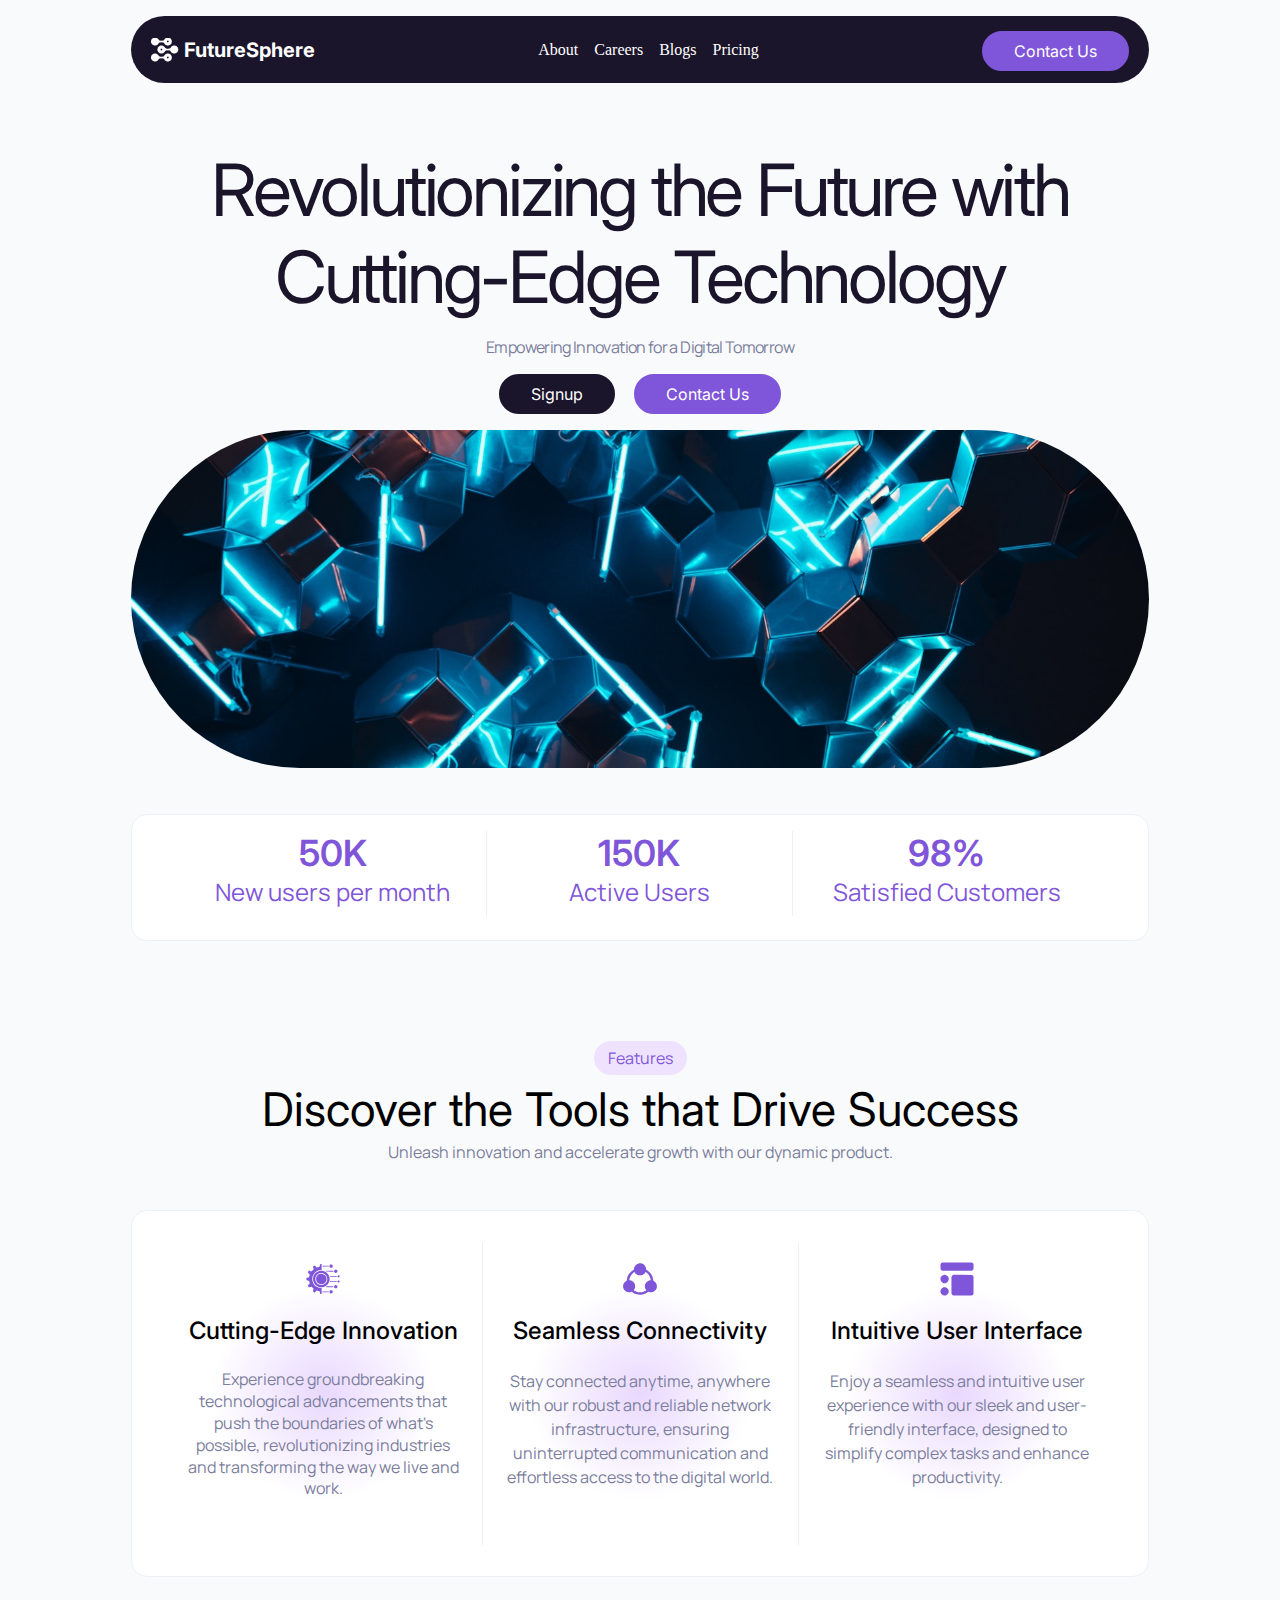
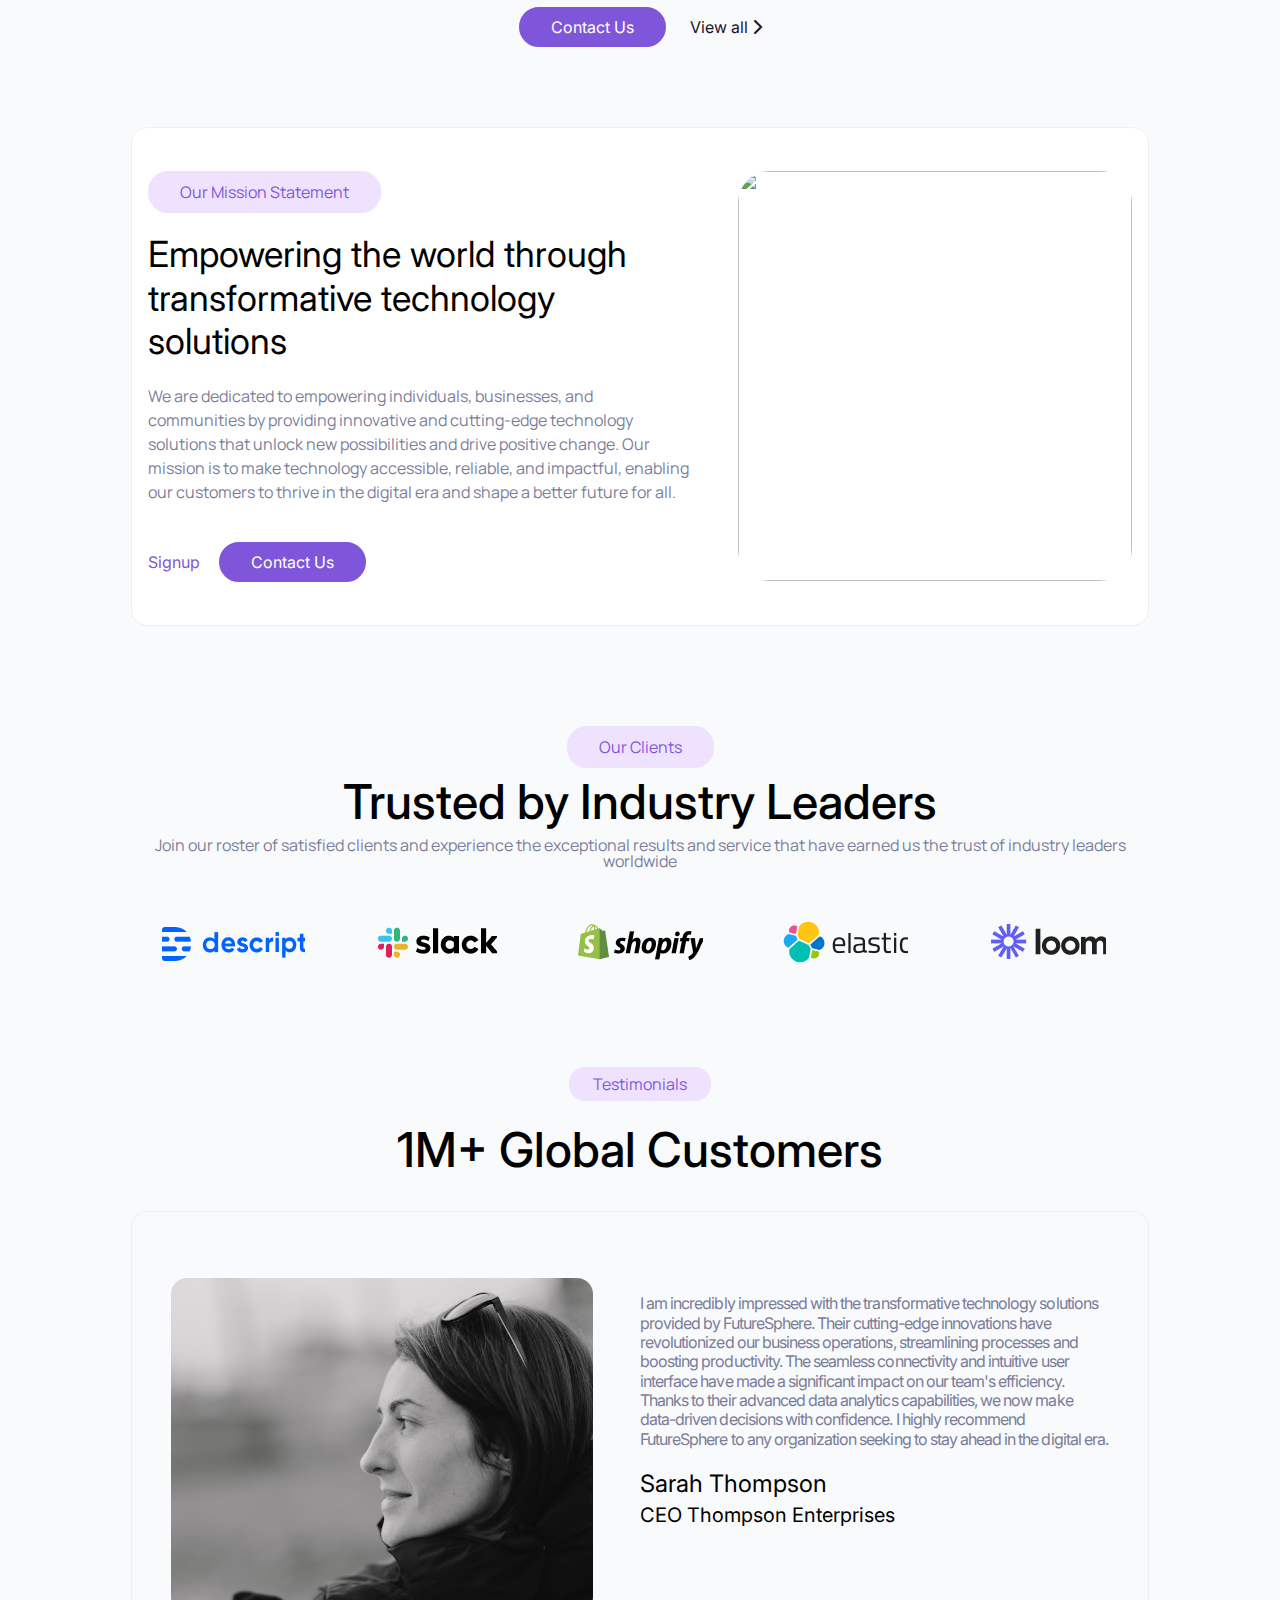
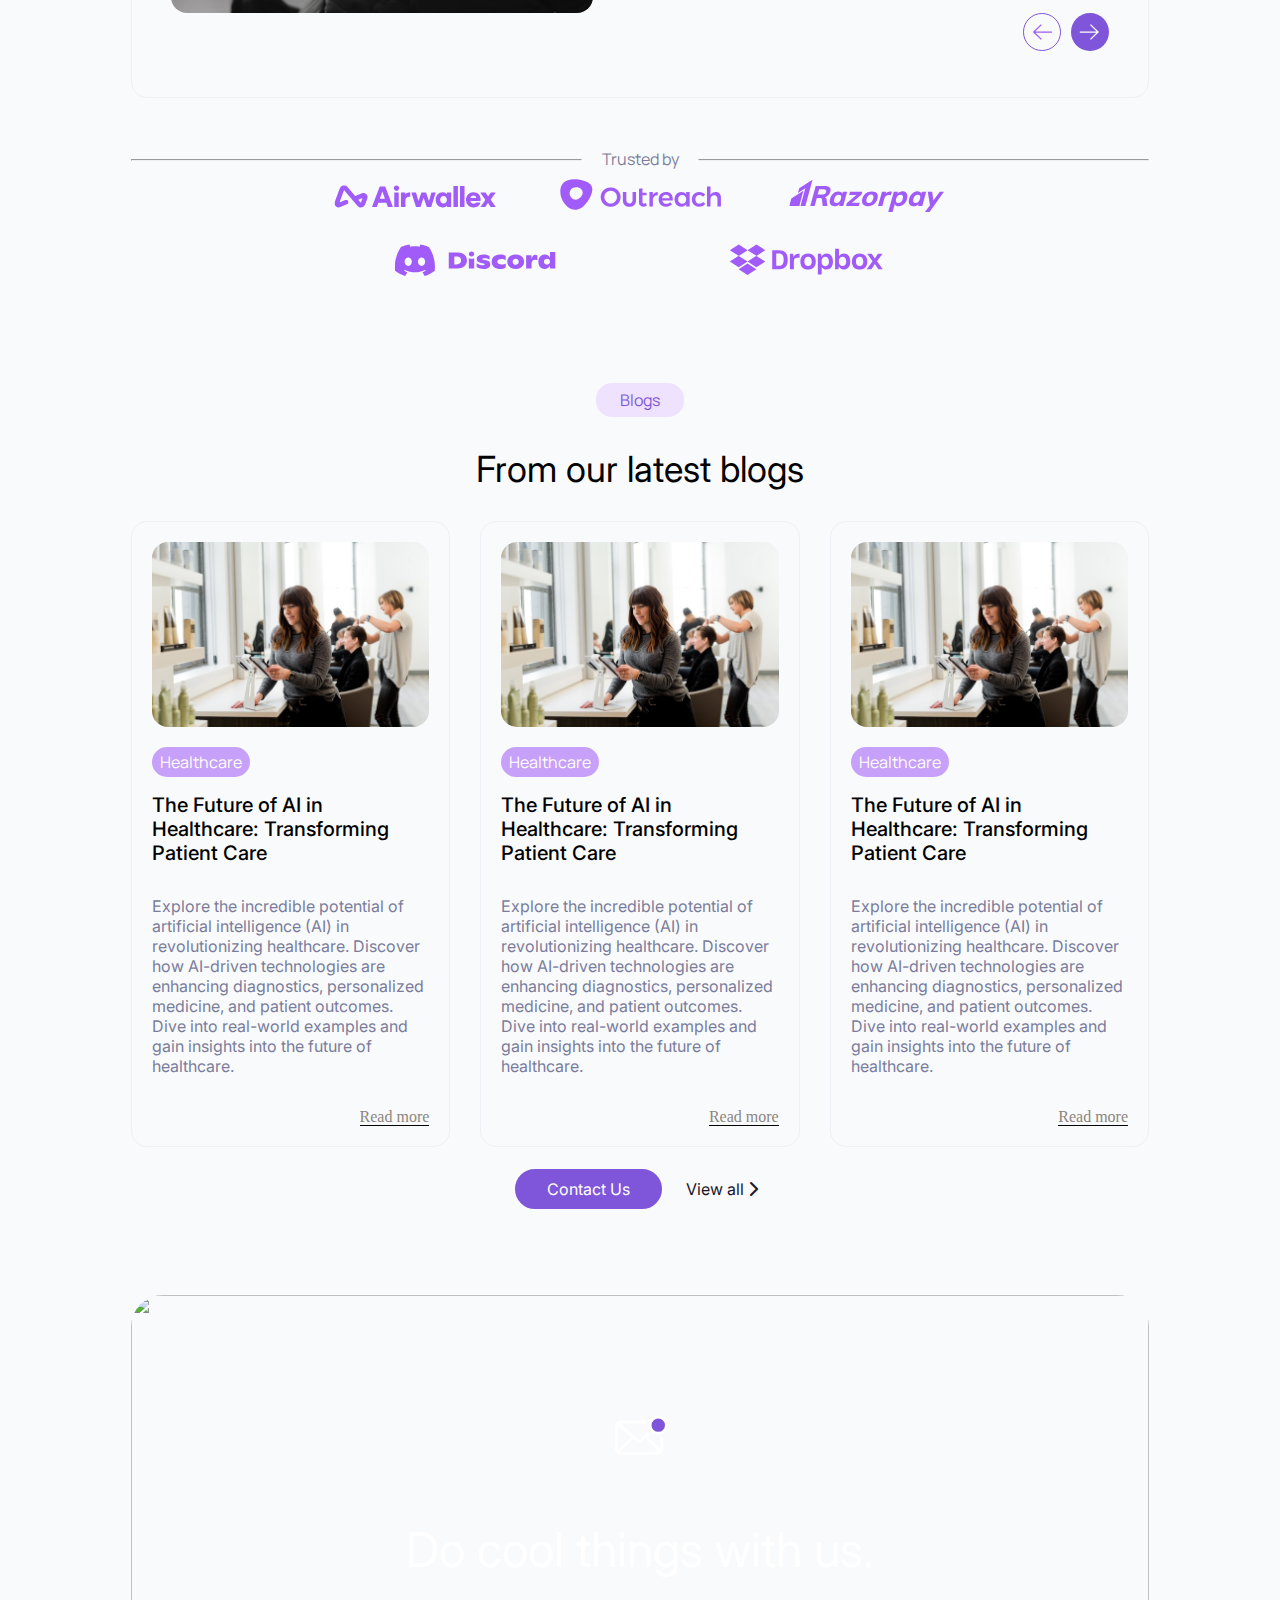
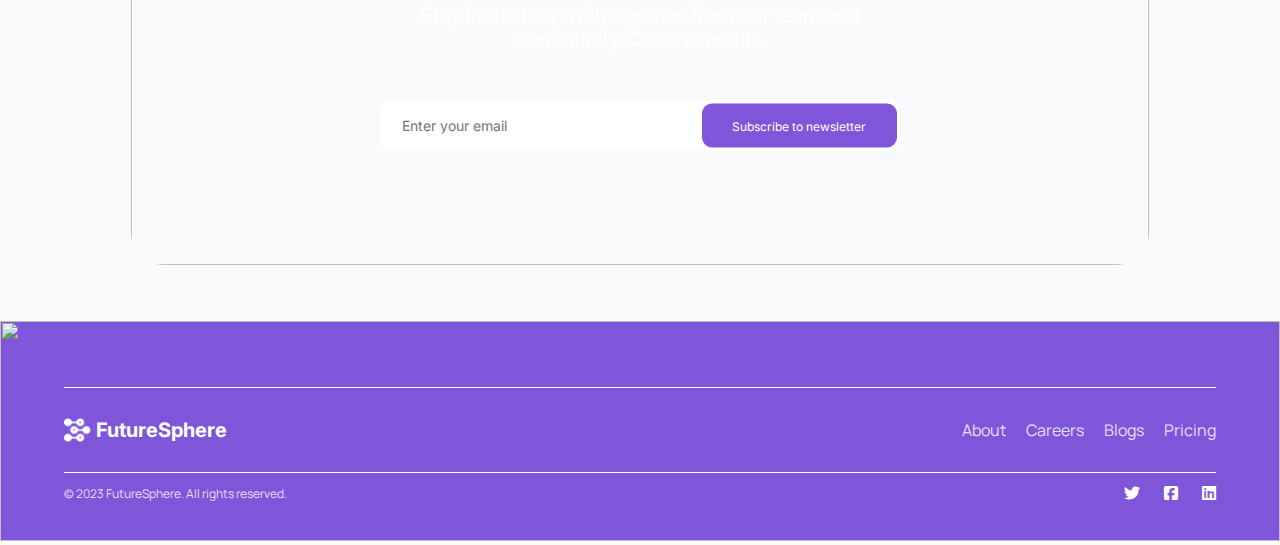
==== index.html @ 139d3bf7 "like final" ====
<!DOCTYPE html>
<html lang="en">
<head>
    <meta charset="UTF-8">
    <meta name="viewport" content="width=device-width, initial-scale=1.0">
    <link rel="stylesheet" href="https://cdnjs.cloudflare.com/ajax/libs/font-awesome/6.4.0/css/all.min.css">
    <link rel="preconnect" href="https://fonts.googleapis.com">
    <link rel="preconnect" href="https://fonts.gstatic.com" crossorigin>
    <title>Homepage</title>
    <link rel="stylesheet" href="Stylesheet/hompage.css">
    <link rel="preconnect" href="https://fonts.googleapis.com">
    <link rel="preconnect" href="https://fonts.gstatic.com" crossorigin>
    <link href="https://fonts.googleapis.com/css2?family=Inter:wght@100;200;300;400;500;600;700;800;900&family=Manrope:wght@200;300;400;500;600;700;800&family=Roboto&display=swap" rel="stylesheet"></head>
<body>
    <div class="main">
        <div class="head-container">
            <Header>
                <div class="main-head">
                    <div class="first-heading">
                        <img src="Images/Vector.png" alt="">
                        <div class="heading">
                            <h1>FutureSphere</h1>
                        </div>
                    </div>
                    <div class="menu-list">
                        <ul>
                            <li><a href="">About</a></li>
                            <li><a href="">Careers</a></li>
                            <li><a href="">Blogs</a></li>
                            <li><a href="">Pricing</a></li>
                        </ul>
                    </div>
                    <div class="menu">
                        <button>Contact Us</button>
                        <img src="Images/menu-02.png" alt="">
                    </div>
                </div>
            </Header>
            <div class="main-heading">
                    <h2>Revolutionizing the Future with Cutting-Edge Technology</h2>
                    <p>Empowering Innovation for a Digital Tomorrow</p>
                    <div class="action">
                        <button class="sign">Signup</button>
                        <button class="contact">Contact Us</button>
                    </div>
            </div>
            <div class="hero-image">
                <img src="Images/Hero-image.jpeg" alt="">
            </div>
            <div class="users">
                <div class="new">
                    <div class="num">
                        <p>50K</p>
                    </div>
                    <div class="detail">
                        <p>New users per month</p>
                    </div>
                </div>
                <div class="active">
                    <div class="num">
                        <p>150K</p>
                    </div>
                    <div class="detail">
                        <p>Active Users</p>
                    </div>
                </div>
                <div class="satisfied">
                    <div class="num">
                        <p>98%</p>
                    </div>
                    <div class="detail">
                        <p>Satisfied Customers</p>
                    </div>
                </div>
            </div>
        </div>
        <div class="feat-container">
            <div class="feature">
                <button class="feat">Features</button>
                <h1>Discover the Tools that Drive Success</h1>
                <p>Unleash innovation and accelerate growth with our dynamic product.</p>
            </div>
            <div class="content-wrapper">
                <div class="innovation">
                    <img src="Images/Icon.svg" alt="">
                    <h1>Cutting-Edge Innovation</h1>
                    <p>Experience groundbreaking technological advancements that push the boundaries of what's possible, revolutionizing industries and transforming the way we live and work.</p>
                </div>
                <div class="connectivity">
                    <img src="Images/Icon-1.svg" alt="">
                    <h1>Seamless Connectivity</h1>
                    <p>Stay connected anytime, anywhere with our robust and reliable network infrastructure, ensuring uninterrupted communication and effortless access to the digital world.</p>
                </div>
                <div class="interface">
                    <img src="Images/Icon-2.svg" alt="">
                    <h1>Intuitive User Interface</h1>
                    <p>Enjoy a seamless and intuitive user experience with our sleek and user-friendly interface, designed to simplify complex tasks and enhance productivity.</p>
                </div>
            </div>
        </div>
            <div class="view">
                <button>Contact Us</button>
                <a href="#">View all <i class="fa-solid fa-chevron-right"></i></a>
            </div>
        <div class="mission-container">
            <div class="mission">
                <button class="statement">Our Mission Statement</button>
                <div class="image">
                    <img src="Images/groupphoto.png" alt="">
                </div>
                <h1>Empowering the world through transformative technology solutions</h1>
                <p>We are dedicated to empowering individuals, businesses, and communities by providing innovative and cutting-edge technology solutions that unlock new possibilities and drive positive change. Our mission is to make technology accessible, reliable, and impactful, enabling our customers to thrive in the digital era and shape a better future for all.</p>
                <div class="mission-action">
                    <a href="">Signup</a>
                    <button>Contact Us</button>
                </div>
            </div>
        </div>
        <div class="client-container">
            <div class="client">
                <button>Our Clients</button>
                <h1>Trusted by Industry Leaders</h1>
                <p>Join our roster of satisfied clients and experience the exceptional results and service that have earned us the trust of industry leaders worldwide</p>
            </div>
            <div class="logo-wrapper">
                <img src="Images/Descript.png" alt="" class="desc">
                <img src="Images/Slack.png" alt="" class="slack">
                <img src="Images/Shopify.png" alt="" class="shopify">
                <img src="Images/elastic.png" alt="" class="elastic">
                <img src="Images/loom.png" alt="" class="loom">
            </div>
        </div>
        <div class="testimonial-container">
            <div class="testimonial-section">
                <button>Testimonials</button>
                <h1>1M+ Global Customers</h1>
                <div class="testimonial-content">
                    <div class="testimonial-image">
                        <img src="Images/Testimonial.jpeg" alt="">
                    </div>
                    <p>I am incredibly impressed with the transformative technology solutions provided by FutureSphere. Their cutting-edge innovations have revolutionized our business operations, streamlining processes and boosting productivity. The seamless connectivity and intuitive user interface have made a significant impact on our team's efficiency. Thanks to their advanced data analytics capabilities, we now make data-driven decisions with confidence. I highly recommend FutureSphere to any organization seeking to stay ahead in the digital era.</p>
                    <h2>Sarah Thompson</h2>
                    <h3>CEO Thompson Enterprises</h3>
                    <nav>
                        <div class="left-arrow">
                            <img src="Images/arrow-left.svg" alt="">
                        </div>
                        <div class="right-arrow">
                            <img src="Images/arrow-right.svg" alt="">
                        </div>
                    </nav>
                </div>
                <div class="trusted">
                    <p>Trusted by</p>
                    <hr>
                </div>
                <div class="company-logo">
                    <img src="Images/Air.svg" alt="" class="air">
                    <img src="Images/out.svg" alt="" class="out">
                    <img src="Images/razo.svg" alt="" class="razo">
                    <div class="sublogo">
                        <img src="Images/discord.svg" alt="" class="discord">
                        <img src="Images/drop.svg" alt="" class="drop">
                    </div>
                </div>
            </div>
        </div>
        <div class="blogs-container">
            <div class="blogs-wrapper">
                <button>Blogs</button>
                <h1>From our latest blogs</h1>
                <div class="blogs">
                    <div class="blogs-1">
                        <img src="Images/Blogs.jpeg" alt="">
                        <a href="#" class="blog-action">Healthcare</a>
                        <h2>The Future of AI in Healthcare: Transforming Patient Care</h2>
                        <p>Explore the incredible potential of artificial intelligence (AI) in revolutionizing healthcare. Discover how AI-driven technologies are enhancing diagnostics, personalized medicine, and patient outcomes. Dive into real-world examples and gain insights into the future of healthcare.</p>   
                        <div class="read-more">
                            <a href="#" class="read">Read more</a>
                        </div>
                    </div>
                    <div class="blogs-1">
                        <img src="Images/Blogs.jpeg" alt="">
                        <a href="#" class="blog-action">Healthcare</a>
                        <h2>The Future of AI in Healthcare: Transforming Patient Care</h2>
                        <p> Explore the incredible potential of artificial intelligence (AI) in revolutionizing healthcare. Discover how AI-driven technologies are enhancing diagnostics, personalized medicine, and patient outcomes. Dive into real-world examples and gain insights into the future of healthcare.</p>   
                        <div class="read-more">
                            <a href="#" class="read">Read more</a>
                        </div>
                    </div>
                    <div class="blogs-extra">
                    <div class="blogs-1">
                        <img src="Images/Blogs.jpeg" alt="">
                        <a href="#" class="blog-action">Healthcare</a>
                        <h2>The Future of AI in Healthcare: Transforming Patient Care</h2>
                        <p> Explore the incredible potential of artificial intelligence (AI) in revolutionizing healthcare. Discover how AI-driven technologies are enhancing diagnostics, personalized medicine, and patient outcomes. Dive into real-world examples and gain insights into the future of healthcare.</p>   
                        <div class="read-more">
                            <a href="#" class="read">Read more</a>
                        </div>
                    </div>
                </div>
                </div>
            </div>
        </div>
        <div class="action-view">
            <button>Contact Us</button>
            <a href="#"><p>View all <i class="fa-solid fa-chevron-right"></i></p></a>
        </div>
        <div class="subscribe-container">
            <div class="subscribe">
                <img src="Images/Subscribe.svg" alt="">
                <div class="sub-container">
                    <div class="sub">
                        <img src="Images/Envelop.svg" alt="">
                        <h3>Do cool things with us.</h3>
                        <p>Stay in the loop with updates from our team and community. Once a month.</p>
                        <div class="input">
                            <input type="email" name="name" value="" placeholder="Enter your email"/>
                            <button>Subscribe to newsletter</button>
                        </div>
                    </div>
                </div>
            </div>
        </div>  
    </div>
    <div class="footer-container">
        <footer>
            <img src="Images/Footer-design.svg" alt="">
            <div class="footer">
                <div class="footer-content">
                    <div class="footer-heading">  
                        <img src="Images/Vector.png" alt="">
                        <h1>FutureSphere</h1>
                    </div>
                    <div class="footer-list">
                        <ul>
                            <li><a href="">About</a></li>
                            <li><a href="">Careers</a></li>
                            <li><a href="">Blogs</a></li>
                            <li><a href="">Pricing</a></li>
                        </ul>
                    </div>
                </div>
                <div class="icon">
                    <p>© 2023 FutureSphere. All rights reserved.</p>
                    <div class="icons">
                        <i class="fa-brands fa-twitter" style="color: #ffffff;"></i>
                        <i class="fa-brands fa-square-facebook" style="color: #ffffff;"></i>
                        <i class="fa-brands fa-linkedin" style="color: #ffffff;"></i>
                    </div>
                </div>
            </div>
        </footer>
    </div>  
</body>
</html>
---- Stylesheet/hompage.css ----
:root{
    --dark-color: #1B152B;
    --white-color:  #FFFFFF;
    --gray-color: #7A7D9C;
    --purple-color: #7f56d9;
    --light-color: #EEE2FE;
    --border-color:#EFF0F6;
    --dark-gray: #8B857F;
    --light-purple:#C7A0F9;
}
*{
    box-sizing: border-box;
}
body{
    background-color: #F9FAFB;
    padding: 0px;
    margin: 0px;
}
h1, h2, h3, button{
    font-family: 'Inter', sans-serif;
}
p{
    font-family: 'Manrope', sans-serif;
}
.main{
    padding: 1rem 0rem;
    max-width: 1018px;
    width: 80%;
    margin-inline: auto;
}
.head-container, .feat-container, .mission-container, .client-container, .testimonial-container, .blogs-container, .subscribe-container{
    max-width: 1018px;
}
.footer-container{
    width: 100%;
    max-width: 1400px;
    margin-inline: auto;
    min-height: 220px;
}
.main-head{
    display:flex;
    justify-content: space-between;
    width: 100%;
    height: fit-content;
    background-color: var(--dark-color);
    padding: 5px 11px;
    border-radius: 47px;
}
.first-heading{
    display: flex;
    gap: 5px;
}
.first-heading>img{
    margin-top: auto;
    margin-bottom: auto;
    height: 14px;
    object-fit: cover;
}
.menu-list{
    align-self: center;
    display: none;
}
.menu-list ul{
    padding: 0rem;
    margin: 0rem;
}
.menu-list a{
    text-decoration: none;
    color: var(--white-color);
}
.menu-list li{
    font-size: 1rem;
    list-style-type: none;
    display: inline;
}
.heading{
    flex-grow: 1;
    color: var(--white-color);
    font-weight: 700;
    height: fit-content;
    margin-top: auto;
    margin-bottom: auto;
}
.heading>h1{
    margin: 0rem;
    font-size: 0.669rem;
}
.menu{
    width: fit-content;
    height: fit-content;   
}
.menu>img{
    margin-top: auto;
    margin-bottom: auto;
}
.menu>button{
    text-align: center;
    border-radius: 1.25rem;
    padding: 0.5rem 1.875rem;
    margin: 0rem;
    font-size: 1rem;
    font-weight: 400;
    color: var(--white-color);
    background-color: var(--purple-color);
    border: 2px solid var(--purple-color);
    display: none;
}
.main-heading>h2{
    font-size: 2rem;
    font-weight: 500;
    line-height: 1.81rem;
    text-align: center;
    color: var(--dark-color);
    margin-top: 1rem;
    margin-bottom: 0rem;
}
.main-heading>p{
    font-size: 0.75rem;
    font-weight: 400;
    color: var(--gray-color);
    text-align: center;
}
.action{
    text-align: center;
    margin-top: 0.5rem;
}
.sign{
    border-radius: 1.25rem;
    border: 2px solid var(--dark-color);
    padding: 0.3125rem 0.6875rem;
    font-size: 0.75rem;
    width: fit-content;
    color: var(--white-color);
    background-color: var(--dark-color);

}
.contact{
    border-radius: 1.25rem;
    border: 2px solid var(--purple-color);
    padding: 0.3125rem 0.6875rem;
    font-size: 0.75rem;
    width: fit-content;
    color: var(--white-color);
    background-color: var(--purple-color);
    margin-left: 0.9375rem;
}
.hero-image{
    margin-top: 1rem;
    margin-bottom: 2.875rem;
    width: 100%;
    height: 15.312rem;
}
.hero-image>img{
    border-radius: 1rem;
    object-fit: cover;
    width: 100%;
    height: 100%;
}
.users{
    background-color: var(--white-color);
    text-align: center;
    border: 1px solid var(--border-color);
    border-radius: 1rem;
    padding: 1rem 3rem;
}
.num{
    font-family: 'Inter', sans-serif;
    font-size: 1.25rem;
    font-weight: 400;
    color: var(--purple-color);
}
.detail{
    font-size: 1rem;
    font-weight: 400;
    color: var(--purple-color);
}
.num>p{
    margin: 0px;
    font-family: 'Inter', sans-serif;
}
.detail>p{
    margin: 0px;
}
.new, .active, .satisfied{
    padding-bottom: 0.5rem;
    margin-bottom: 0.5rem;
    border-bottom: 1px solid var(--border-color);
}
.feature{
    text-align: center;
    margin-top: 3.6875rem;
    padding: 0rem 0.5rem;
}
.feat{
    border-radius: 1.25rem;
    background-color: var(--light-color);
    border: 2px solid var(--light-color);
    color: var(--purple-color);
    font-size: 0.75rem;
    font-family: 'Manrope', sans-serif;
}
.feature>h1{
    font-size: 1.5rem;
    font-weight: 500;
    margin-top: 0.5rem;
    line-height: 1.81rem;
}
.feature>p{
    font-size: 0.75rem;
    color: var(--gray-color);
    font-weight: 400;
    margin-top: 1.25rem;
    line-height: 1.02rem;
}
.content-wrapper{
    text-align: center;
    margin-top: 1.5rem;
    margin-bottom: 3.687rem;
    padding: 0.5rem;
    border: 1px solid var(--border-color);
    background-color: var(--white-color);
    border-radius: 1rem;
}
.innovation{
    background-image: radial-gradient(#E9D8FF, #FFFFFF00, #E9D8FF00);
    padding: 1.25rem;
    padding-bottom: 0rem;
    border-bottom: 1px solid var(--border-color);
    
}
.content-wrapper h1{
    font-size: 1.5rem;
    margin-top: 1rem;
    font-weight: 500;
    margin-bottom: 1.5rem;
}
.innovation>p{
    font-size: 1rem;
    line-height: 1.366rem;
    color: var(--gray-color);
    padding-bottom: 5.125rem;
    margin-bottom: 0rem;
}
.connectivity{
    background-image: radial-gradient(#E9D8FF, #FFFFFF00, #E9D8FF00);
    margin-top: 1.75rem;
    padding: 1.25rem;
    padding-bottom: 0rem;
    border-bottom: 1px solid var(--border-color);
}
.connectivity>p{
    font-size: 1rem;
    font-weight: 400;
    line-height: 1.5rem;
    color: var(--gray-color);
    padding-bottom: 2.25rem;
}
.interface{
    background-image: radial-gradient(#E9D8FF, #FFFFFF00, #E9D8FF00);
    margin-top: 1.75rem;
    padding: 1.25rem;
    padding-bottom: 0rem;
}
.interface>p{
    font-size: 1rem;
    font-weight: 400;
    line-height: 1.5rem;
    color: var(--gray-color);
    padding-bottom: 2rem;
}
.view{
    display: none;
}
.view button{
    border-radius: 1.25rem;
    border: 2px solid var(--purple-color);
    padding: 0.5rem 1.875rem;
    margin-right: 1.5rem;
    font-size: 1rem;
    width: fit-content;
    color: var(--white-color);
    background-color: var(--purple-color);
    display: none;
}
.view a{
    color: #1B152B;
    display: none;
    text-decoration: none;
    width: fit-content;
    font-family: 'Inter', sans-serif;
}
.mission{
    padding: 1rem;
    border: 1px solid var(--border-color);
    background-color: var(--white-color);
    border-radius: 1rem;
    margin-bottom: 3.687rem;
}
.statement{
    border-radius: 1.25rem;
    border: 2px solid var(--light-color);
    background-color: var(--light-color);
    color: var(--purple-color);
    padding: 0.25rem 1rem;
    font-size: 0.75rem;
    font-family: 'Manrope', sans-serif;
}
.image{
    width: 100%;
    height: 28rem;
    border-radius: 2rem;
    margin-top: 0.5rem;
}
.image>img{
    width: 100%;
    height: 100%;
    border-radius: 2rem;
    object-fit: cover;
    object-position: left;
}
.mission>h1{
    font-size: 1.25rem;
    font-weight: 400;
    line-height: 1.5rem;
    margin-top: 0.5rem;
}
.mission>p{
    font-size: 0.75rem;
    font-weight: 400;
    line-height: 1.02rem;
    color: var(--gray-color);
    margin-bottom: 2.375rem;
}
.mission-action>a{
    font-family: 'Inter', sans-serif;
    text-decoration: none;
    font-size: 0.75rem;
    color: var(--purple-color);
    padding-right: 0.9375rem;
}
.mission-action>button{
    padding: 0.312rem o.6875rem;
    border-radius: 1.25rem;
    font-size: 0.75rem;
    color: var(--white-color);
    background-color: var(--purple-color);
    border: 2px solid var(--purple-color);
}
.client{
    text-align: center;
    margin-bottom: 1.5rem;
}
.client>button{
    padding: 0.25rem 1rem;
    border-radius: 1.25rem;
    font-size: 0.75rem;
    font-family: 'Manrope', sans-serif;
    color: var(--purple-color);
    background-color: var(--light-color);
    border: 2px solid var(--light-color);
}
.client>h1{
    font-size: 1.5rem;
    font-weight: 500;
    line-height: 1.81rem;
    padding: 1.25rem;
    padding-bottom: 0.5rem;
    margin: 0rem;
}
.client>p{
    font-size: 0.75rem;
    font-weight: 400;
    line-height: 1.02rem;
    color: var(--gray-color);
    margin: 0rem;
}
.logo-wrapper{
    display: flex;
    flex-wrap: wrap;
    justify-content: space-around;
    margin: auto;
}
.testimonial-section{
    margin-top:3.6875rem;
    text-align: center;
}
.testimonial-section>button{
    font-size: 0.75rem;
    font-family: 'Manrope', sans-serif;
    padding: 0.25rem 1.375rem;
    margin-bottom: 1rem;
    border-radius: 1rem;
    color: var(--purple-color);
    background-color: var(--light-color);
    border: 2px solid var(--light-color);
}
.testimonial-section>h1{
    font-size: 1.5rem;
    font-weight: 500;
}
.testimonial-content{
    border: 1px solid var(--border-color);
    text-align: left;
    padding: 0.5rem;
    border-radius: 1rem;
    margin-bottom: 1rem;
}
.testimonial-image{
    width: 100%;
    height: 20.93rem;
    border-radius: 1rem;
    margin-bottom: 1rem;
}
.testimonial-image>img{
    object-fit: cover;
    border-radius: 1rem;
    width: 100%;
    height: 100%;
}
.testimonial-content>p{
    font-family: 'Inter', sans-serif ;;
    font-size: 1rem;
    color: var(--gray-color);
    line-height: 1.21rem;
    letter-spacing: -0.96px;
    margin-bottom: 1.25rem;
}
.testimonial-content :is(h2, h3){
    font-size: 1rem;
    margin-bottom: 0.3125rem;
    margin-top: 0rem;
}
.testimonial-content>nav{
    width: fit-content;
    display: flex;
    gap: 10px;
    justify-items: flex-end;
    margin-left: auto;
}
.right-arrow{
    display: flex;
    border-radius: 50%;
    width: 37.8px;
    height: 37.8px;
    background-color: var(--purple-color);
}
.left-arrow{
    display: flex;
    border-radius: 50%;
    width: 37.8px;
    height: 37.8px;
    border: 1px solid var(--purple-color);
}
.right-arrow>img{
    width: 20.6px;
    height: 20.6px;
    flex-grow: 1;
    justify-self: center;
    align-self: center;
}
.left-arrow>img{
    width: 20.6px;
    height: 20.6px;
    flex-grow: 1;
    justify-self: center;
    align-self: center;
}
.trusted{
    margin-bottom: 1.5rem;
    height: fit-content;
}
.trusted>p{
    font-size: 1rem;
    color: var(--gray-color);
    margin: 0rem;
    width: fit-content;
    position: absolute;
    left: 50%;
    transform: translateX(-50%);
    padding-left: 1.25rem;
    padding-right: 1.25rem;
    background-color: #F9FAFB;
}
hr{
    width: 100%;
    color: var(--gray-color);
    height: 1px;
    margin: 0rem;
    position: relative;
    top: 0.7rem;
    z-index: -1;
}
.company-logo{
    display: grid;
    grid-template-columns: repeat(3, 1fr);
    justify-content: center;
    margin-bottom: 3.6875rem;
    width: 100%;
    gap: 1rem;
}
.sublogo{
    grid-column: span 3;
    display: grid;
    grid-template-columns: repeat(2, 1fr);
}
.air{
    justify-self: center;
    width: 100%;
}
.out{
    justify-self: center;
    width: 100%;
}
.razo{
    justify-self: center;
    width: 100%;
}
.discord{
    justify-self: center;
    width: 63%;
}
.drop{
    justify-self: center;
    width: 63%;
}
.blogs-wrapper{
    text-align: center;
    margin-bottom: 1rem;
}
.blogs-wrapper>button{
    font-size: 0.75rem;
    font-family: 'Manrope', sans-serif;
    padding: 0.25rem 1.375rem;
    margin-bottom: 1rem;
    border-radius: 1rem;
    color: var(--purple-color);
    background-color: var(--light-color);
    border: 2px solid var(--light-color);
}
.blogs-wrapper>h1{
    font-size: 1.5rem;
    font-weight: 400;
    margin-top: 0rem;
}
.blogs-1{
    width: 100%;
    height: 100%;
    padding: 1.25rem;
    text-align: left;
    border: 1px solid var(--border-color);
    border-radius: 1rem;
    margin-bottom: 1rem;
    display: flex;
    flex-direction: column;
}
.blogs-extra{
    display: none;
}
.blogs-1>img{
    object-fit: cover;
    width: 100%;
    border-radius: 1rem;
    margin-bottom: 1.25rem;
}
.blog-action{
    text-decoration: none;
    font-size: 1rem;
    font-family: 'Manrope', sans-serif;
    color: var(--white-color);
    padding: 0.25rem 0.5rem;
    border-radius: 2.9375rem;
    background-color: var(--light-purple);
    align-self: flex-start;
}
.blogs-wrapper h2{
    font-size: 1.25rem;
    font-weight: 500;
    margin-bottom: 0.9375rem;
}
.blogs-wrapper p{
    font-family: 'Inter', sans-serif ;
    font-size: 1rem;
    font-weight: 400;
    color: var(--gray-color);
    flex-grow: 1;
}
.read-more{
    width: 100%;
    text-align: right;
}
.read{
    text-decoration: none;
    color: var(--dark-gray);
    border-bottom: 1px solid black;
}
.action-view{
    display: flex;
    align-items: center;
    gap: 1.5rem;
    justify-content: center;
    margin-bottom: 5rem;
}
.action-view>button{
    padding: 0.5rem 1.875rem;
    border-radius: 1.25rem;
    font-size: 1rem;
    color: var(--white-color);
    background-color: var(--purple-color);
    border: 2px solid var(--purple-color);
}
.action-view>a{
    color: #1B152B;
    padding-right: 0.5rem;
    text-decoration: none;
    font-size: 1rem;
}
.action-view p{
    font-family: 'Inter', sans-serif;
}
.action-view button, .view a{
    display: block;
}
.subscribe{
    width: 100%;
    height: 35.625rem;
    position: relative;
}
.subscribe>img{
    width: 100%;
    height: 100%;
    object-fit: cover;
    border-radius: 2rem;
}
.sub-container{
    width: 97%;
    position: absolute;
    top: 50%;
    left: 50%;
    transform: translate(-50%, -50%);    
}
.sub{
    color: var(--white-color);
    text-align: center;
    width: 100%;
}
.sub>h3{
    font-size: 1.25rem;
    font-weight: 400;
    margin-bottom: 0rem;
}
.sub>p{
    font-size: 0.75rem;
    font-family: 'Inter', sans-serif;
    font-weight: 400;
    margin-top: 0.25rem;
    margin-bottom: 1rem;
}
.input>input{
    padding-top: 0.968rem;
    padding-bottom: 0.968rem;
    padding-left: 1.06rem;
    border-radius: 0.75rem;
    margin-bottom: 6px;
    border: 2px solid var(--white-color);
    width: 100%;
}
.input>input::placeholder{
    font-size: 0.875rem;
    font-family: 'Inter', sans-serif;
}
.input>button{
    padding: 0.8125rem 1.8rem 0.68rem 1.75rem;
    background-color: var(--purple-color);
    color: var(--white-color);
    font-size: 0.75rem;
    font-family: 'Inter', sans-serif;
    border-radius: 0.625rem;
    border: 2px solid var(--purple-color);
}
footer{
    max-height: 265px;
    height: 220px;
    margin-top: 2.5rem;
    background-color: var(--purple-color);
    position: relative;
}
footer>img{
    width: 100%;
    max-height: 265px;
    height: 220px;
    object-fit: cover;
}
.footer{
    position: absolute;
    top: 30%;
    left: 05%;
    width: 90%;   
}
.footer-content{
    border-top: 1px solid var(--white-color);
    border-bottom: 1px solid var(--white-color);
}
.footer-heading{
    display: flex;
    gap: 05px;
    margin: 1rem 0rem;   
}
.footer-heading>h1{
    font-size: 1.25rem;
    font-weight: 700;
    color: var(--white-color);
    align-self: center;
    margin: 0rem;
}
.footer-heading>img{
    width: 1.7rem;
    height: 1.5rem;
    align-self: center;
}
.footer-list>ul{
    width: fit-content;
    display: flex;
    gap: 20px;
    margin: 0rem;
    margin-bottom: 1rem;
    list-style-type: none;
    padding-left: 0rem;  
}
.footer-list>ul>li{
    font-size: 1rem;
    padding-left: 0rem;
}
.footer-list a{
    text-decoration: none;
    color: var(--white-color);
    font-size: 1rem;
    font-family: 'Manrope', sans-serif;
    opacity: 80%;
}
.icon>p{
    font-size: 0.75rem;
    font-family: 'Manrope', sans-serif;
    color: var(--white-color);
    opacity: 80%;
}
.icon>.icons{
    display: none;
}
@media (min-width:532px){
    .main-head{
        padding: 0.75rem 1.25rem;
    }
    .menu-list{
        display: inline;
        height: fit-content;
    }
    .menu-list>ul{
        display: flex;
        gap: 1rem;
    }
    .first-heading>img{
        height: 20px;
        width: 24px;
    }
    .heading>h1{
        font-size: 0.75rem;
    }
    .hero-image{
        height: 15.312rem;
    }
    .hero-image>img{
        border-radius: 4.09rem;
    }
    .users{
        display: flex;
        justify-content: space-between;
        padding: 1rem;
    }
    .new, .active, .satisfied{
        width: 33.3%;
        border-right: 1px solid var(--border-color);
        border-bottom: none;
    }
    .detail>p{
        font-size: 0.75rem;
    }
    .satisfied{
        border-bottom: none;
        border-right: none;
    }
    .feat{
        font-size: 1rem;
        padding: 0.25rem 0.75rem;
    }
    .feature>h1{
        font-size: 1.75rem;
        margin-top: 1.25rem;
        padding: 0rem;
    }
    .feature>p{
        font-size: 1rem;
        margin-bottom: 3.125rem;
    }
    .content-wrapper{
        display: grid;
        grid-template-columns: repeat(2, 1fr);
        padding: 1.93rem 2.06rem;
        margin-bottom: 1.875rem;
    }
    .interface{
        display: none;
    }
    .innovation>p, .connectivity>p{
        padding-bottom: 2.5rem;
    }
    .connectivity{
        margin-top: 0rem;
        border-left: 1px solid var(--border-color);
    }
    .innovation, .connectivity{
        border-bottom: none;
    }
    .view{
        display: flex;
        align-items: center;
        justify-content: center;
        margin-bottom: 5rem;
    }
    .view button, .view a{
        display: block;
    }
    .view a:hover{
        cursor: pointer;
        color: var(--dark-color);
    }
    .view a:active{
        background-color: var(--gray-color);
        color: var(--white-color);
        padding: 0.5rem;
    }
    .mission>h1{
        font-size: 1.75rem;
        line-height: 2.7rem;
    }
    .mission>p{
        font-size: 1rem;
    }
    .statement{
        font-size: 1rem;
        padding: 0.5rem 1.875rem;
    }
    .mission-action>a{
        font-size: 1rem;
    }
    .mission-action>button{
        font-size: 1rem;
        padding: 0.5rem 1.875rem;
    }
    .client>button{
        font-size: 1rem;
        padding: 0.5rem 1.875rem;
    }
    .client>h1{
        font-size: 1.75rem;
    }
    .client>p{
        font-size: 1rem;
    }
    .logo-wrapper{
        display: grid;
        grid-template-columns: repeat(3, 1fr);
    }
    .desc, .slack, .shopify{
        justify-self: center;
    }
    .elastic{
        justify-self: end;
    }
    .loom{
        grid-column: 3 / 4;
        justify-self: start;
    }
    .testimonial-section>button{
        font-size: 1rem;
        margin-bottom: 1.18rem;
    }
    .testimonial-section>h1{
        font-size: 2.25rem;
        margin-top: 0rem;
    }
    .testimonial-content{
        padding: 1.625rem 2.375rem;
    }
    .testimonial-image{
        margin-bottom: 2.875rem;
    }
    .testimonial-content>h2{
        font-size: 1.5rem;
        font-weight: 400;
    }
    .testimonial-content>h3{
        font-size: 1.25rem;
        font-weight: 400;
    }
    .testimonial-content>nav{
        margin-top: 1.125rem;
    }
    .blogs-wrapper>button{
        font-size: 1rem;
        margin-bottom: 1.875rem;
    }
    .blogs-wrapper>h1{
        font-size: 2.25rem;
        margin-bottom: 1.875rem;
    }
    .sub>img{
        width: 3.625rem;
        height: 3.5rem;
        margin-bottom: 3.125rem;
    }
    .sub>h3{
        font-size: 2rem;
        margin-top: 0rem;
        margin-bottom: 1.5rem;
    }
    .sub>p{
        font-size: 1.25rem;
        margin-bottom: 3.125rem;
    }
    .footer-content{
        display: flex;
        justify-content: space-between;
    }
    .footer-list{
        align-self: center; 
    }
    .footer-list>ul{
        margin: 0rem;
    }
    .footer-heading{
        margin: 30px 0rem;
    }
    .icon{
        display: flex;
        justify-content: space-between;
    }
    .icon>.icons{
        align-self: center;
        display: block;
    }
    .icons>i{
        margin-left: 1.25rem;
    }
}
@media (min-width:768px){
    .heading>h1{
        font-size: 1.25rem;
    }
    .first-heading>img{
        height: 1.5rem;
        width: 1.75rem;
    }
    .menu>button{
        display: block;
        margin-top: 0.2rem;
    }
    .menu>img{
        display: none;
    }
    .main-heading>h2{
        font-size: 3rem;
        font-weight: 400;
        line-height: 3.63rem;
        letter-spacing:-0.2rem;
    }
    .main-heading>p{
        font-size: 1rem;
        letter-spacing: -0.04rem;
    }
    .sign , .contact{
        font-size: 1rem;
        padding: 0.5rem 1.875rem;
    }
    .users{
        justify-content: space-around;
        padding: 1rem;
    }
    .num>p{
        font-size: 2.25rem;
    }
    .detail>p{
        font-size: 1.2rem;
    }
    .feature{
        margin-top: 5rem;
    }
    .feature>h1{
        font-size: 2.25rem;
    }
    .mission{
        margin-bottom: 5rem;
        padding: 2.6875rem 1rem;
    }
    .mission>h1{
        font-size: 2.25rem;
        line-height: 2.72rem;
        margin: 1.25rem 0rem;
    }
    .mission>p{
        font-size: 1rem;
        line-height: 1.5rem;
    }
    .client>h1{
        font-size: 2.25rem;
        padding-bottom: 1.25rem;
    }
    .testimonial-content{
        margin-bottom: 3.125rem;
    }
    .air, .out, .razo, .discord, .drop{
        width: 10.18rem;
        height: 2.9rem;
    }
    .blogs{
        display: grid;
        grid-template-columns: repeat(2, 1fr);
        gap: 1.875rem;
        min-height: auto;
    }
    .input{
        display: flex;
        justify-content: space-around;
        width: 100%;
        background-color: var(--white-color);
        border-radius: 0.75rem;
        margin: 0rem;
        padding: 0rem;  
    }
    .sub-container{
        width: 520px;
    }
    .input>input{
        width: 60%;
        margin: 0rem;
    }
    .input>button{
        align-self: center;
        padding-top: 12.5px;
        padding-bottom: 12.5px;
    }
    .sub>h3{
        font-size: 3rem;
    }
}
@media (min-width:1100px){
    .heading>h1{
        font-size: 1.25rem;
    }
    .heading.h1{
        font-size: 1.25rem;
    }
    .main-heading>h2{
        font-size: 4.5rem;
        margin-top: 4rem;
        line-height: 5.4rem;
    }
    .hero-image{
        width: 100%;
        height: 21.125rem;
    }
    .hero-image>img{
        width: 100%;
        height: 100%;
        border-radius: 16rem;
        margin-bottom: 3rem;
    }
    .users{
        padding: 1rem 3rem;
    }
    .num{
        font-size: 3rem;
        font-weight: 600;
    }
    .detail>p{
        font-size: 1.5rem;
    }
    .feature{
        margin-top: 6.25rem;
    }
    .feature>h1{
        font-size: 2.9rem;
        margin-bottom: 1.25rem;
        font-weight: 400;
        
    }
    .content-wrapper{
        display: grid;
        grid-template-columns: repeat(3, 1fr);
    }
    .content-wrapper img{
        width: 2.125rem;
        height: 2.125rem;
    }
    .interface{
        display: block;
        margin-top: 0rem;
        padding-top: 1.25rem;
        border-left: 1px solid var(--border-color);
    }
    .mission{
        margin-bottom: 6.25rem;
    }
    .mission>.image{
        width: 40%;
        height: 410px;
        float: right;
        margin-top: 0rem;
    }
    .image>img{
        width: 100%;
        height: 100%;
        object-fit: cover;
    }
    .mission>h1{
        width: 55%;
        float: left;
    }
    .mission>p{
        float: left;
        width: 55%;
        margin-top: 0rem;
    }
    .mission-action{
        width: 55%;
        margin-right: 0rem;
    }
    .client{
        margin-bottom: 3.125rem;
    }
    .client>h1{
        font-size: 3rem;
    }
    .logo-wrapper{
        display: grid;
        grid-template-columns: repeat(5, 1fr);
        margin-bottom: 6.25rem;
    }
    .elastic{
        justify-self: center;
    }
    .loom{
        grid-column: 5 / 6;
        justify-self: center;
    }
    .testimonial-section{
        margin-bottom: 6.25rem;
    }
    .testimonial-section>h1{
        font-size: 3rem;
    }
    .testimonial-content{
        padding: 4.125rem 2.468rem 2.875rem 2.468rem;
    }
    .testimonial-image{
        margin-bottom: 0rem;
        width: 45%;
        float: left;
    }
    .testimonial-content>p{
        width: 50%;
        float: right;
    }
    .testimonial-content>h2{
        width: 50%;
        clear: right;
        float: right;
    }
    .testimonial-content>h3{
        width: 50%;
        clear: right;
        float: right;
    }
    .testimonial-content>nav{
        margin-top: 0rem;
        clear: left;
    }
    .company-logo{
        width: 65%;
        margin: auto;
    }
    .blogs{
        display: grid;
        grid-template-columns: repeat(3, 1fr);
    }
    .blogs-extra{
        display: block;
    }
}
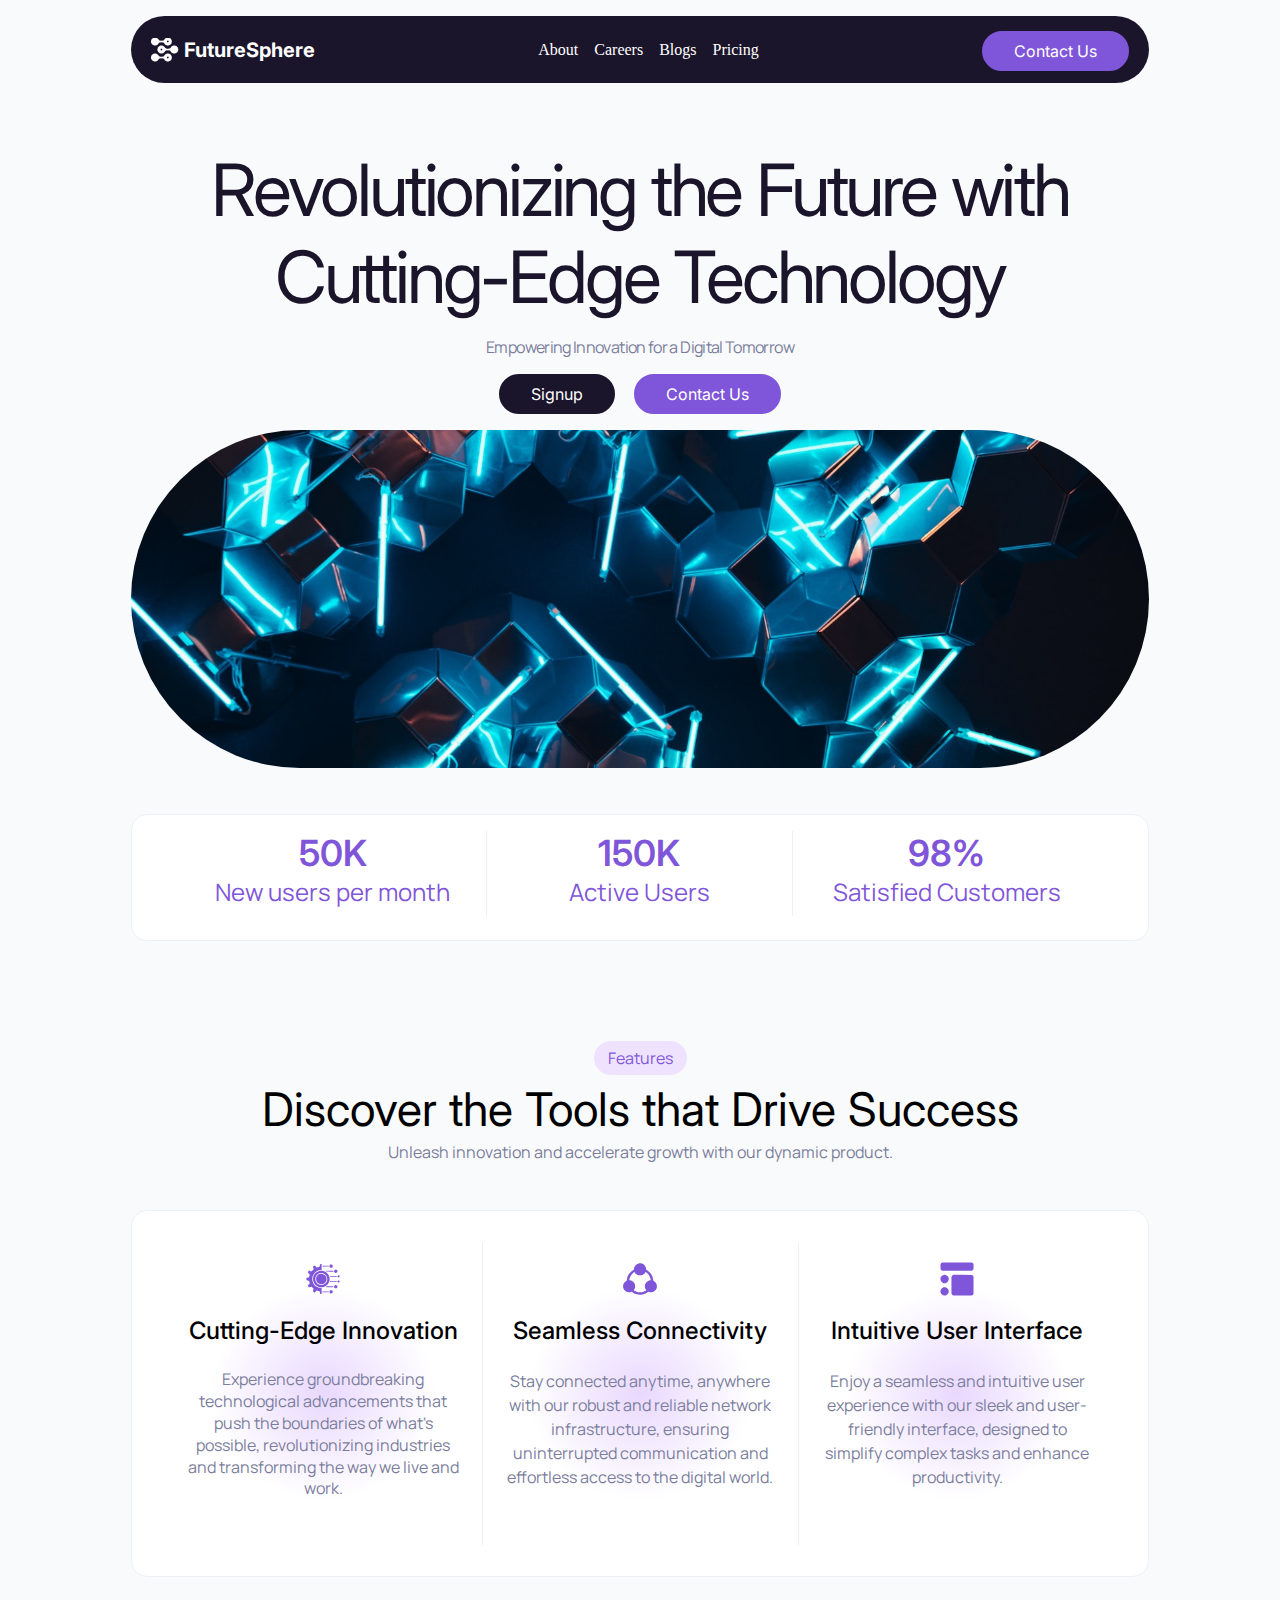
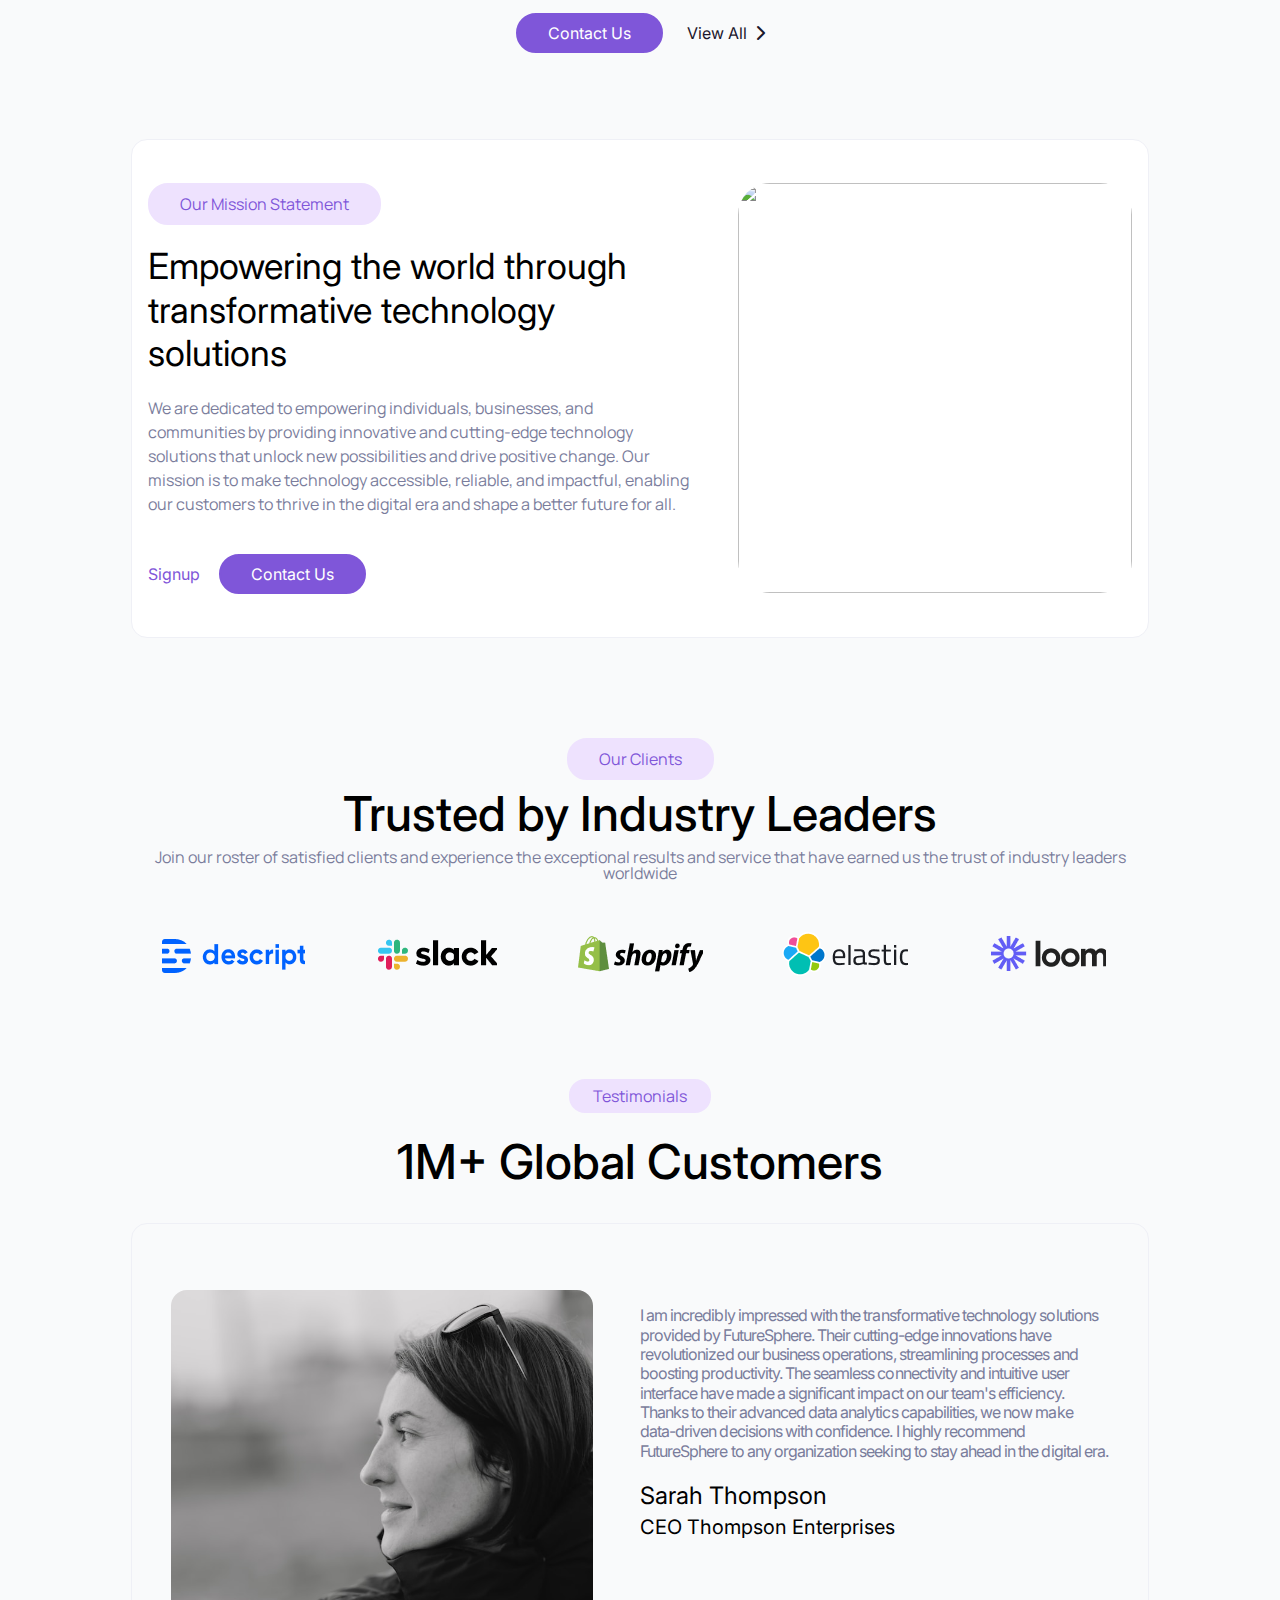
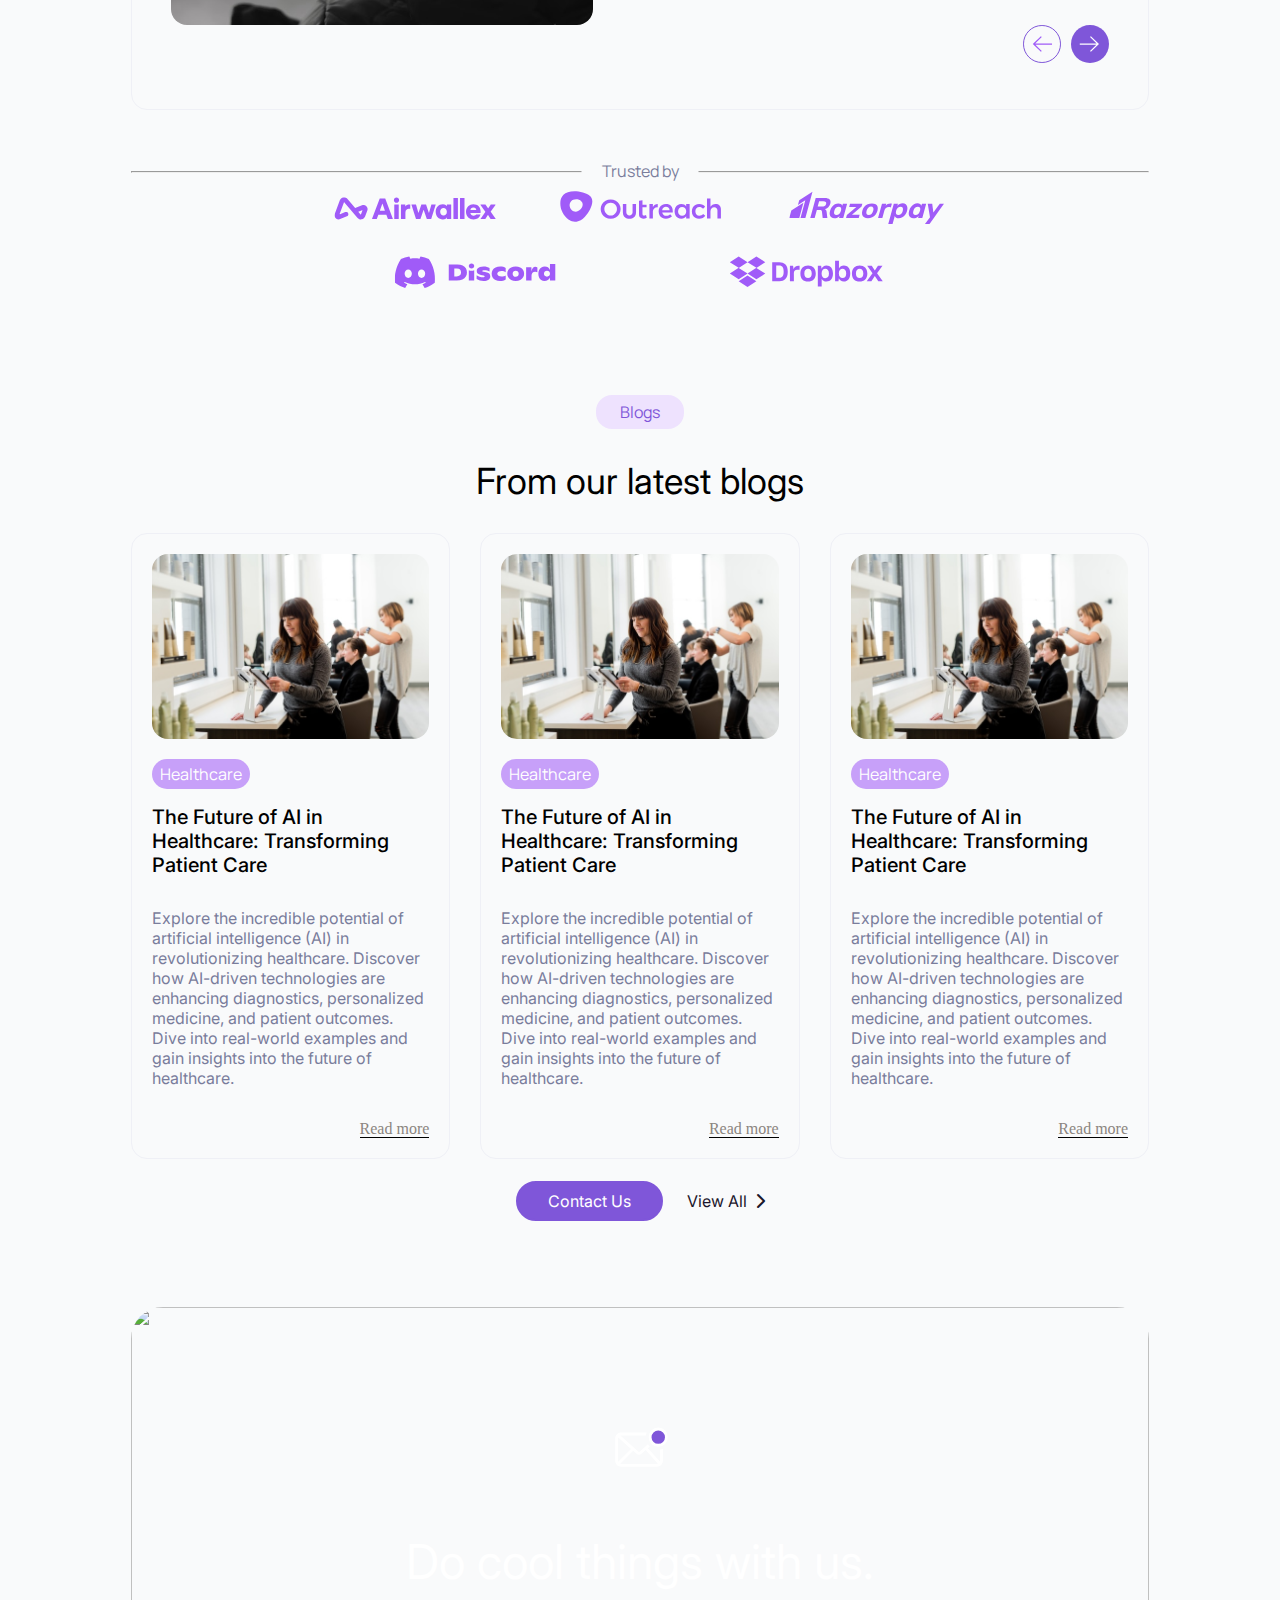
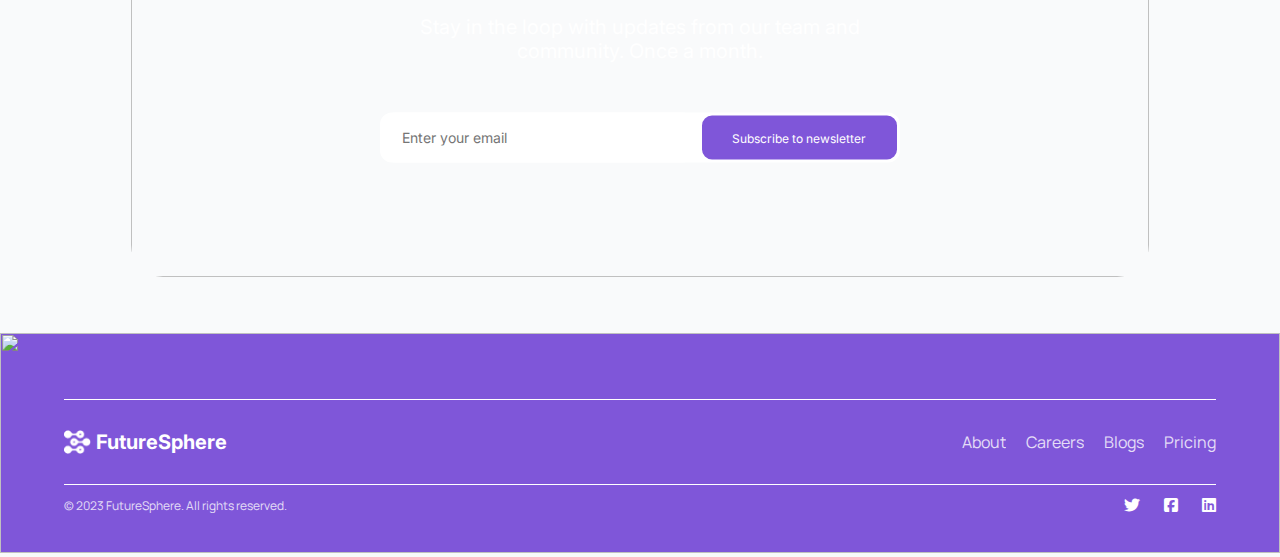
==== commit db656f54: "blank" ====
--- a/index.html
+++ b/index.html
@@ -100,7 +100,7 @@
         </div>
             <div class="view">
                 <button>Contact Us</button>
-                <a href="#">View all <i class="fa-solid fa-chevron-right"></i></a>
+                <a href="#"><p>View All</p> <i class="fa-solid fa-chevron-right"></i></a>
             </div>
         <div class="mission-container">
             <div class="mission">
@@ -204,7 +204,7 @@
         </div>
         <div class="action-view">
             <button>Contact Us</button>
-            <a href="#"><p>View all <i class="fa-solid fa-chevron-right"></i></p></a>
+            <a href="#"><p>View All</p> <i class="fa-solid fa-chevron-right"></i></a>
         </div>
         <div class="subscribe-container">
             <div class="subscribe">
--- a/Stylesheet/hompage.css
+++ b/Stylesheet/hompage.css
@@ -280,13 +280,15 @@
     width: fit-content;
     color: var(--white-color);
     background-color: var(--purple-color);
-    display: none;
-}
-.view a{
+}
+.view>a{
+    display: flex;
+    gap: 8px;
+    align-items: center;
     color: #1B152B;
-    display: none;
     text-decoration: none;
-    width: fit-content;
+}
+.view>a>p{
     font-family: 'Inter', sans-serif;
 }
 .mission{
@@ -610,15 +612,16 @@
 }
 .action-view>a{
     color: #1B152B;
-    padding-right: 0.5rem;
     text-decoration: none;
     font-size: 1rem;
+}
+.action-view>a{
+    display: flex;
+    gap: 8px;
+    align-items: center;
 }
 .action-view p{
     font-family: 'Inter', sans-serif;
-}
-.action-view button, .view a{
-    display: block;
 }
 .subscribe{
     width: 100%;
@@ -663,6 +666,7 @@
     margin-bottom: 6px;
     border: 2px solid var(--white-color);
     width: 100%;
+    outline: none;
 }
 .input>input::placeholder{
     font-size: 0.875rem;
@@ -826,9 +830,6 @@
         justify-content: center;
         margin-bottom: 5rem;
     }
-    .view button, .view a{
-        display: block;
-    }
     .view a:hover{
         cursor: pointer;
         color: var(--dark-color);
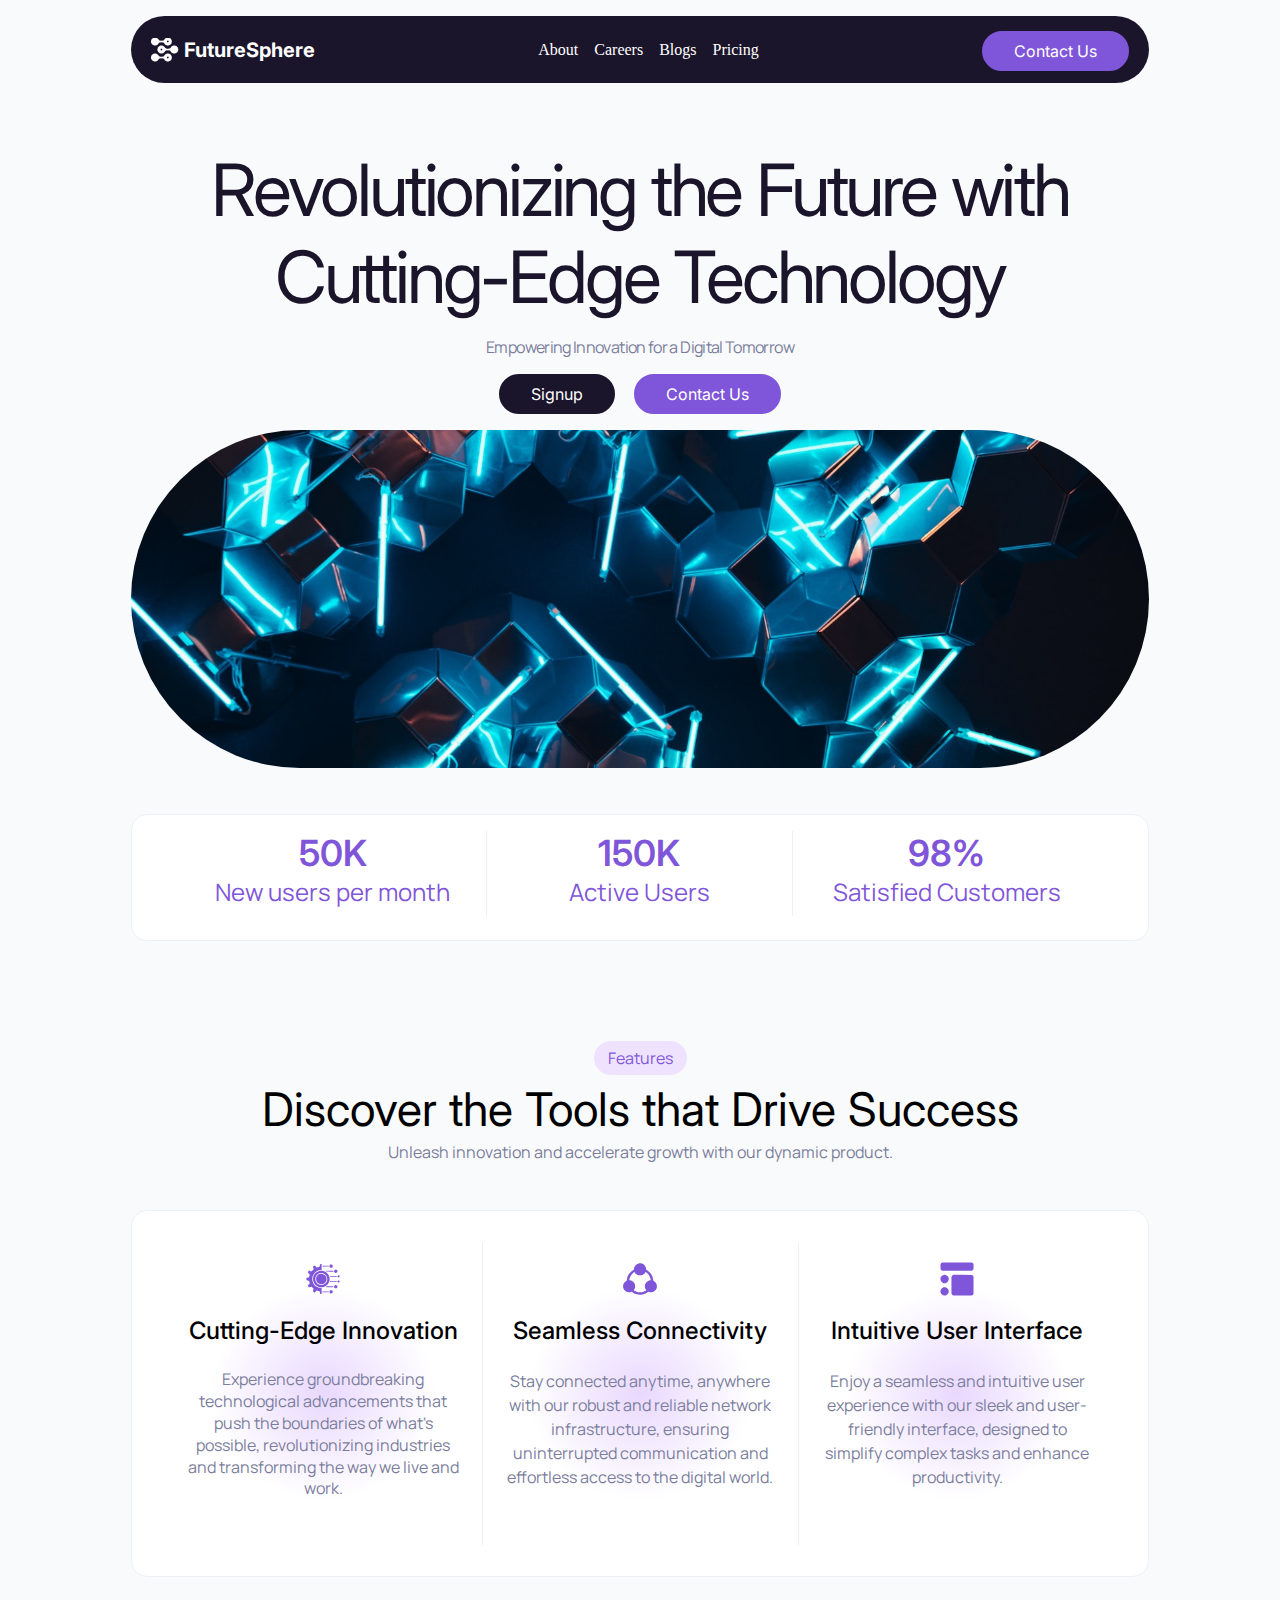
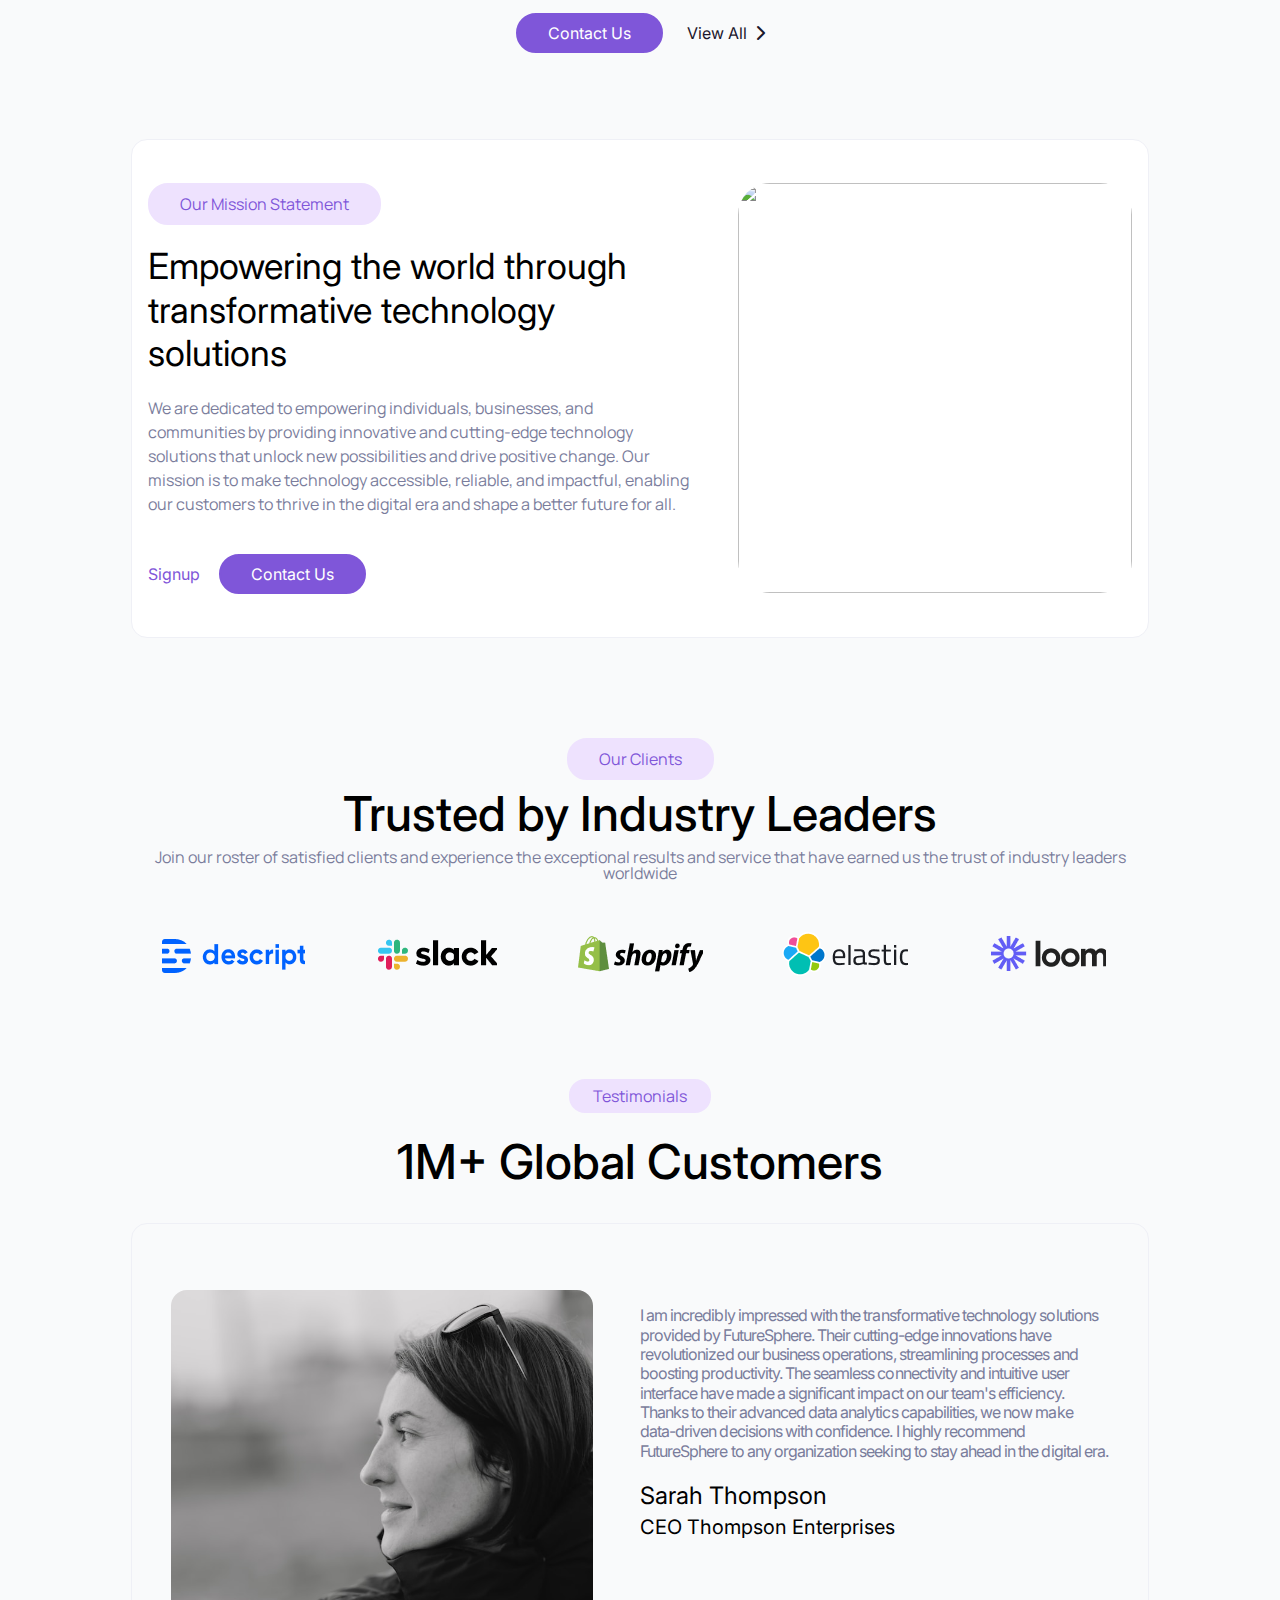
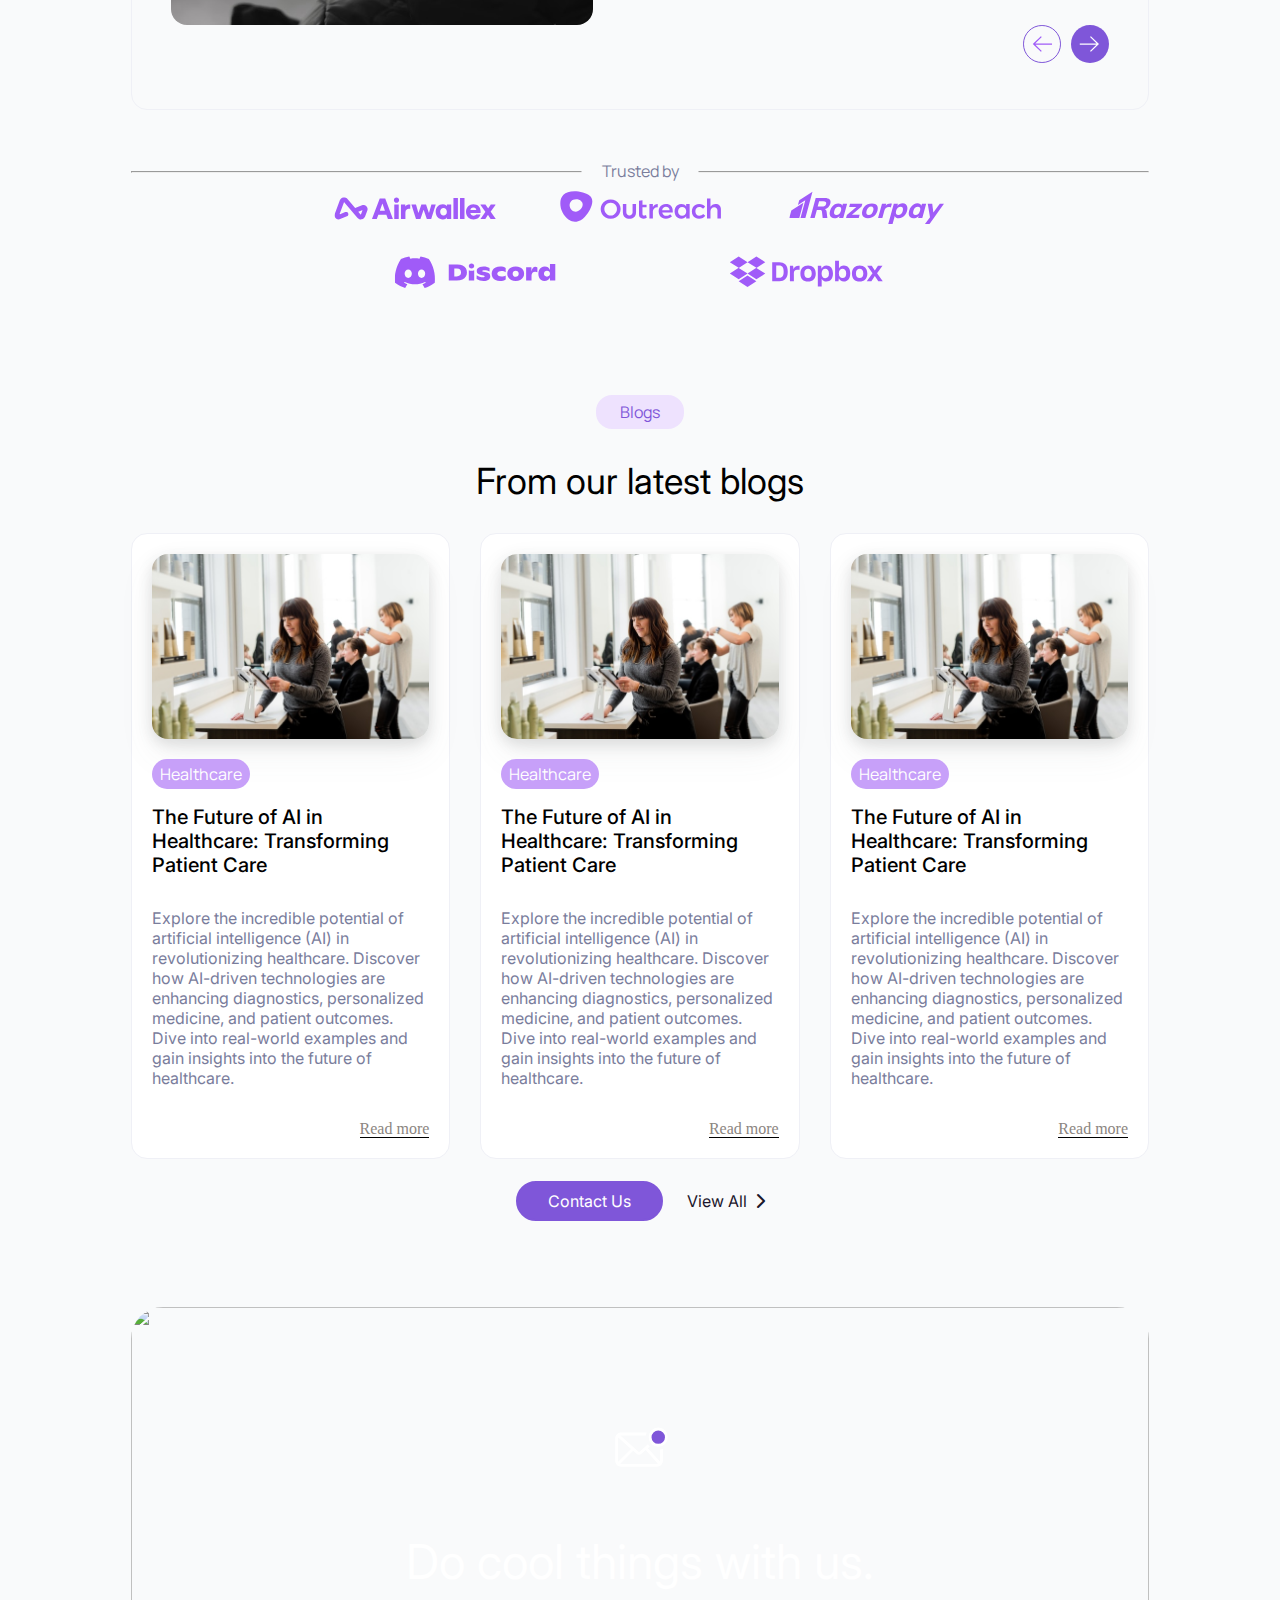
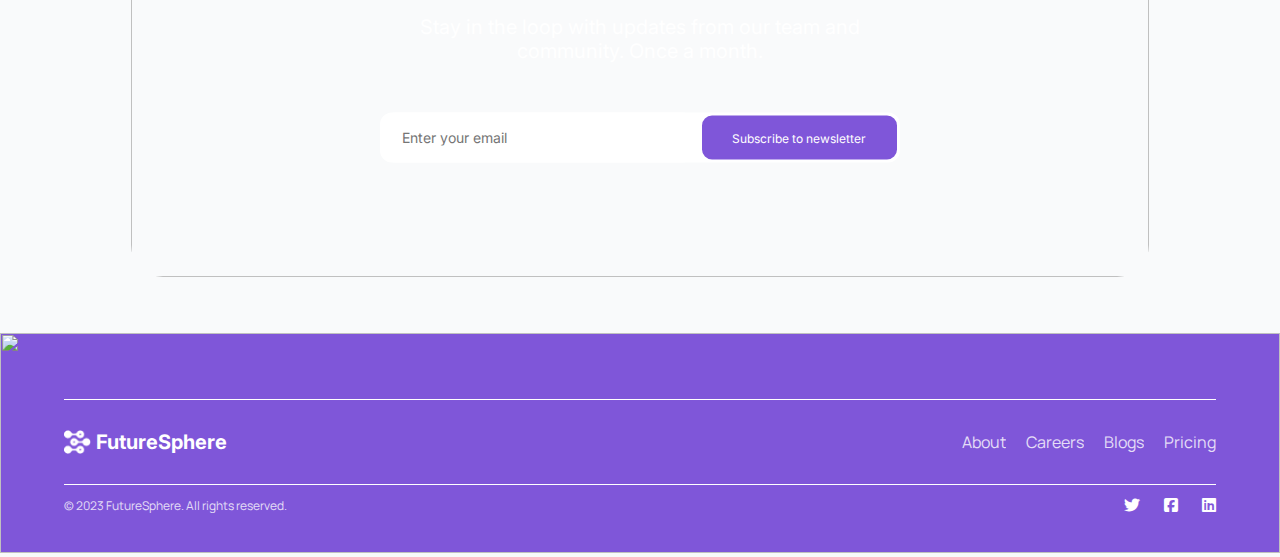
==== commit 680c57d4: "something new" ====
--- a/index.html
+++ b/index.html
@@ -97,11 +97,11 @@
                     <p>Enjoy a seamless and intuitive user experience with our sleek and user-friendly interface, designed to simplify complex tasks and enhance productivity.</p>
                 </div>
             </div>
-        </div>
             <div class="view">
                 <button>Contact Us</button>
                 <a href="#"><p>View All</p> <i class="fa-solid fa-chevron-right"></i></a>
             </div>
+        </div>
         <div class="mission-container">
             <div class="mission">
                 <button class="statement">Our Mission Statement</button>
--- a/Stylesheet/hompage.css
+++ b/Stylesheet/hompage.css
@@ -24,16 +24,17 @@
 }
 .main{
     padding: 1rem 0rem;
-    max-width: 1018px;
+    max-width: 1920px;
     width: 80%;
     margin-inline: auto;
 }
 .head-container, .feat-container, .mission-container, .client-container, .testimonial-container, .blogs-container, .subscribe-container{
     max-width: 1018px;
+    margin-inline: auto;
 }
 .footer-container{
     width: 100%;
-    max-width: 1400px;
+    max-width: 1920px;
     margin-inline: auto;
     min-height: 220px;
 }
@@ -550,6 +551,7 @@
     padding: 1.25rem;
     text-align: left;
     border: 1px solid var(--border-color);
+    background-color: var(--white-color);
     border-radius: 1rem;
     margin-bottom: 1rem;
     display: flex;
@@ -561,6 +563,7 @@
 .blogs-1>img{
     object-fit: cover;
     width: 100%;
+    box-shadow: 0px 15px 35px 0px #676E7614, 0px 5px 15px 0px #0000001F;
     border-radius: 1rem;
     margin-bottom: 1.25rem;
 }
@@ -682,6 +685,7 @@
     border: 2px solid var(--purple-color);
 }
 footer{
+    width: 100%;
     max-height: 265px;
     height: 220px;
     margin-top: 2.5rem;
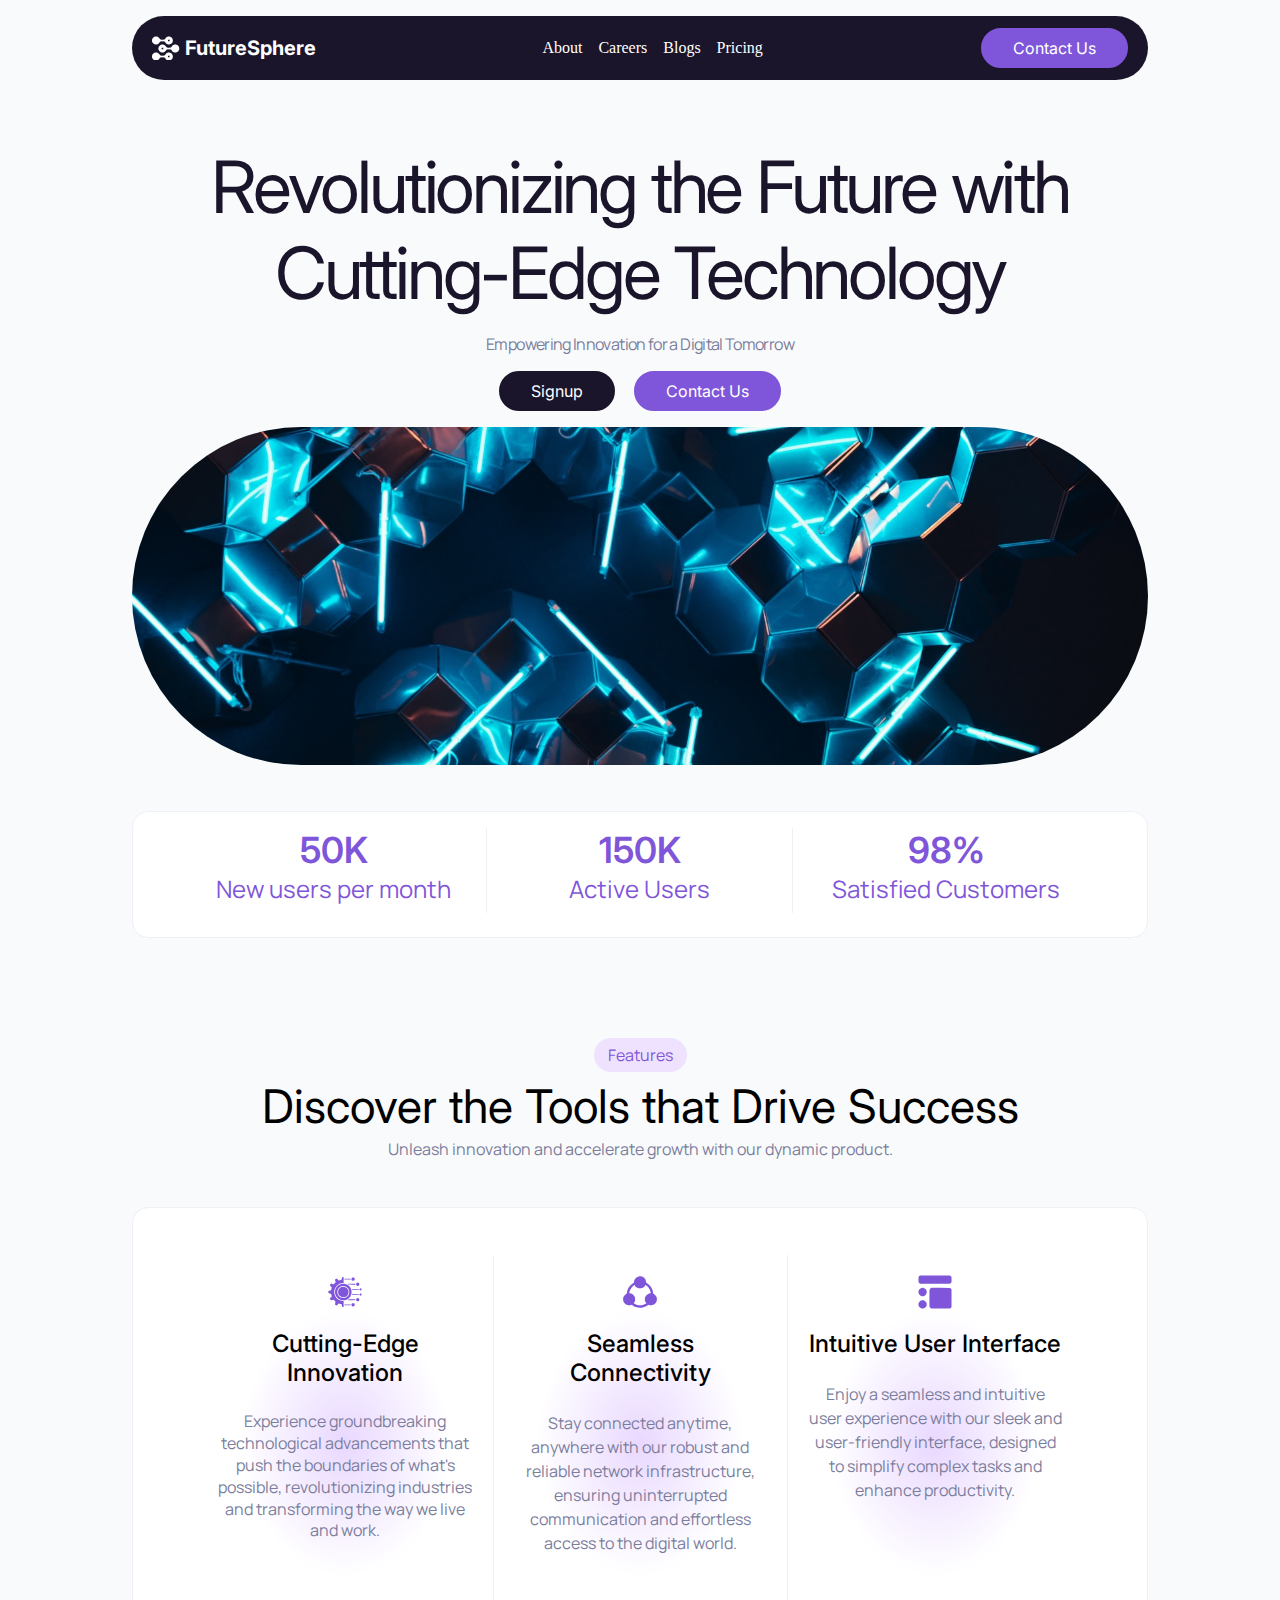
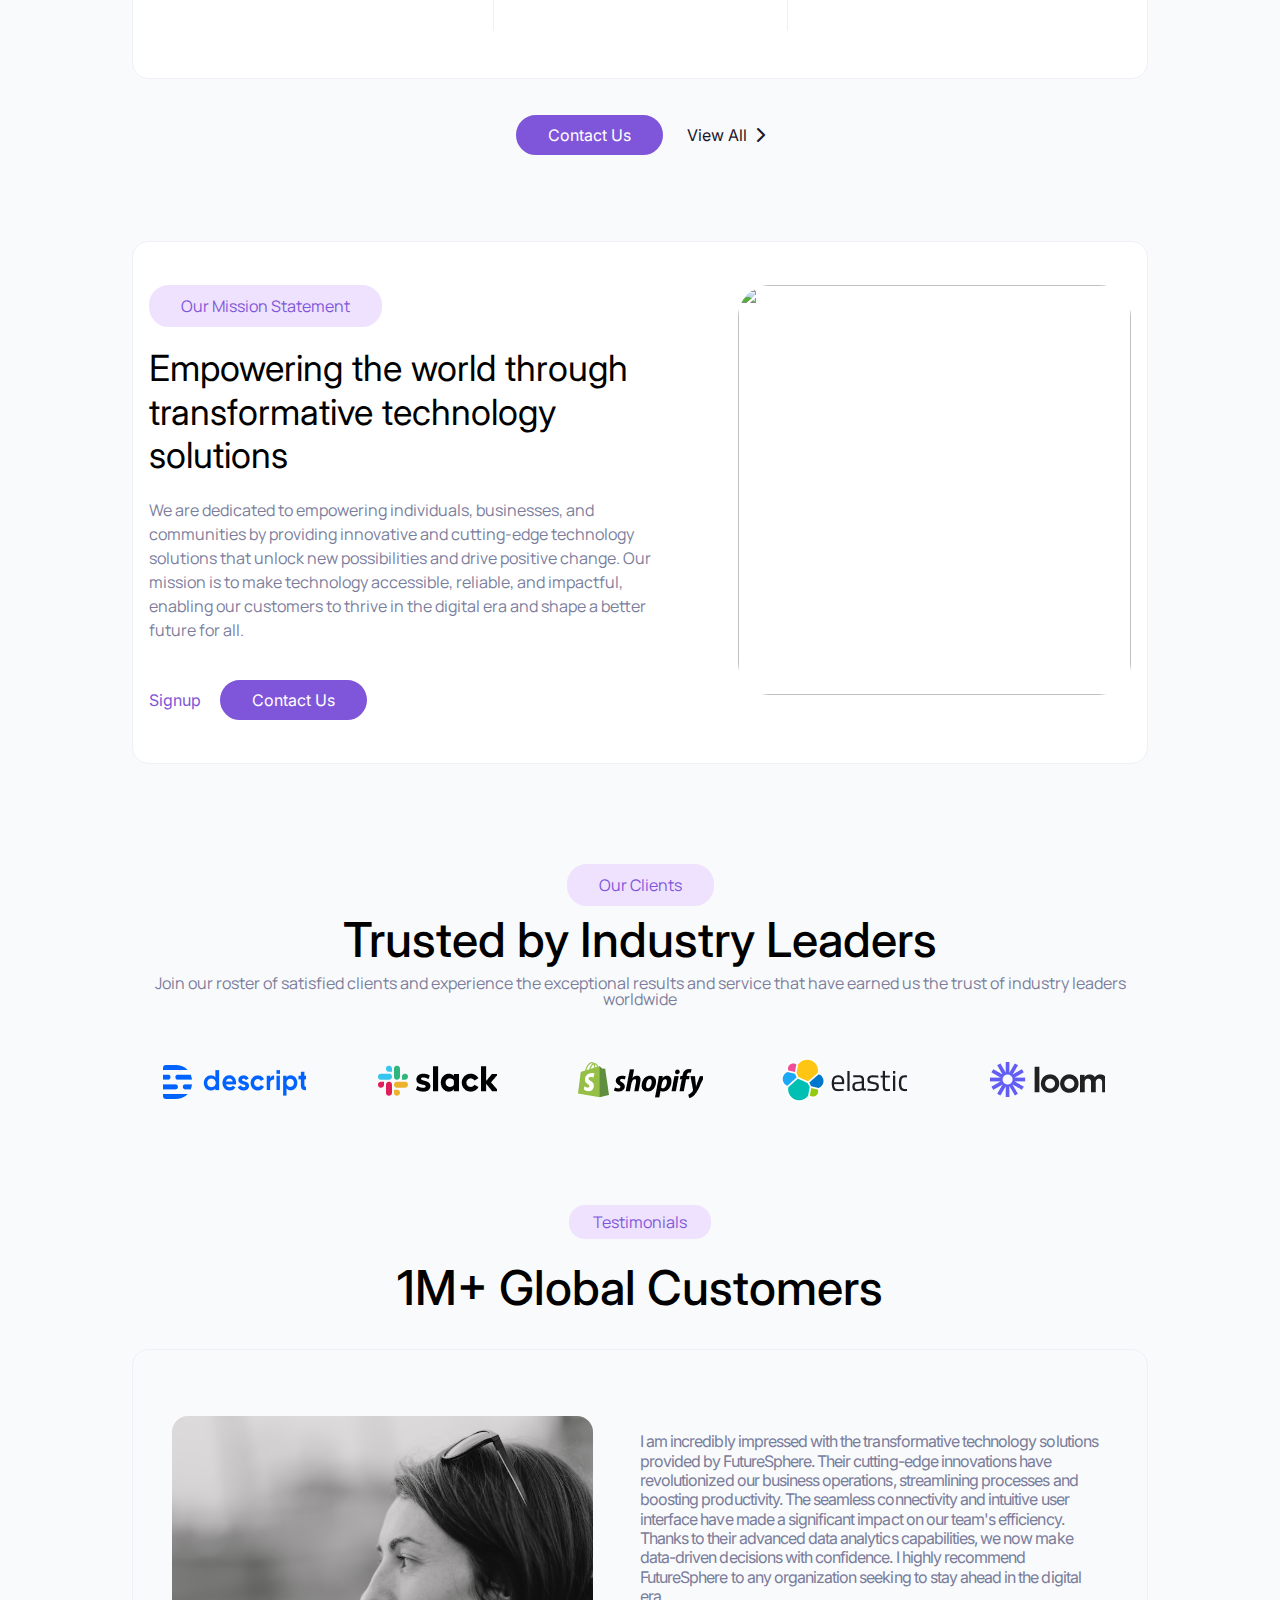
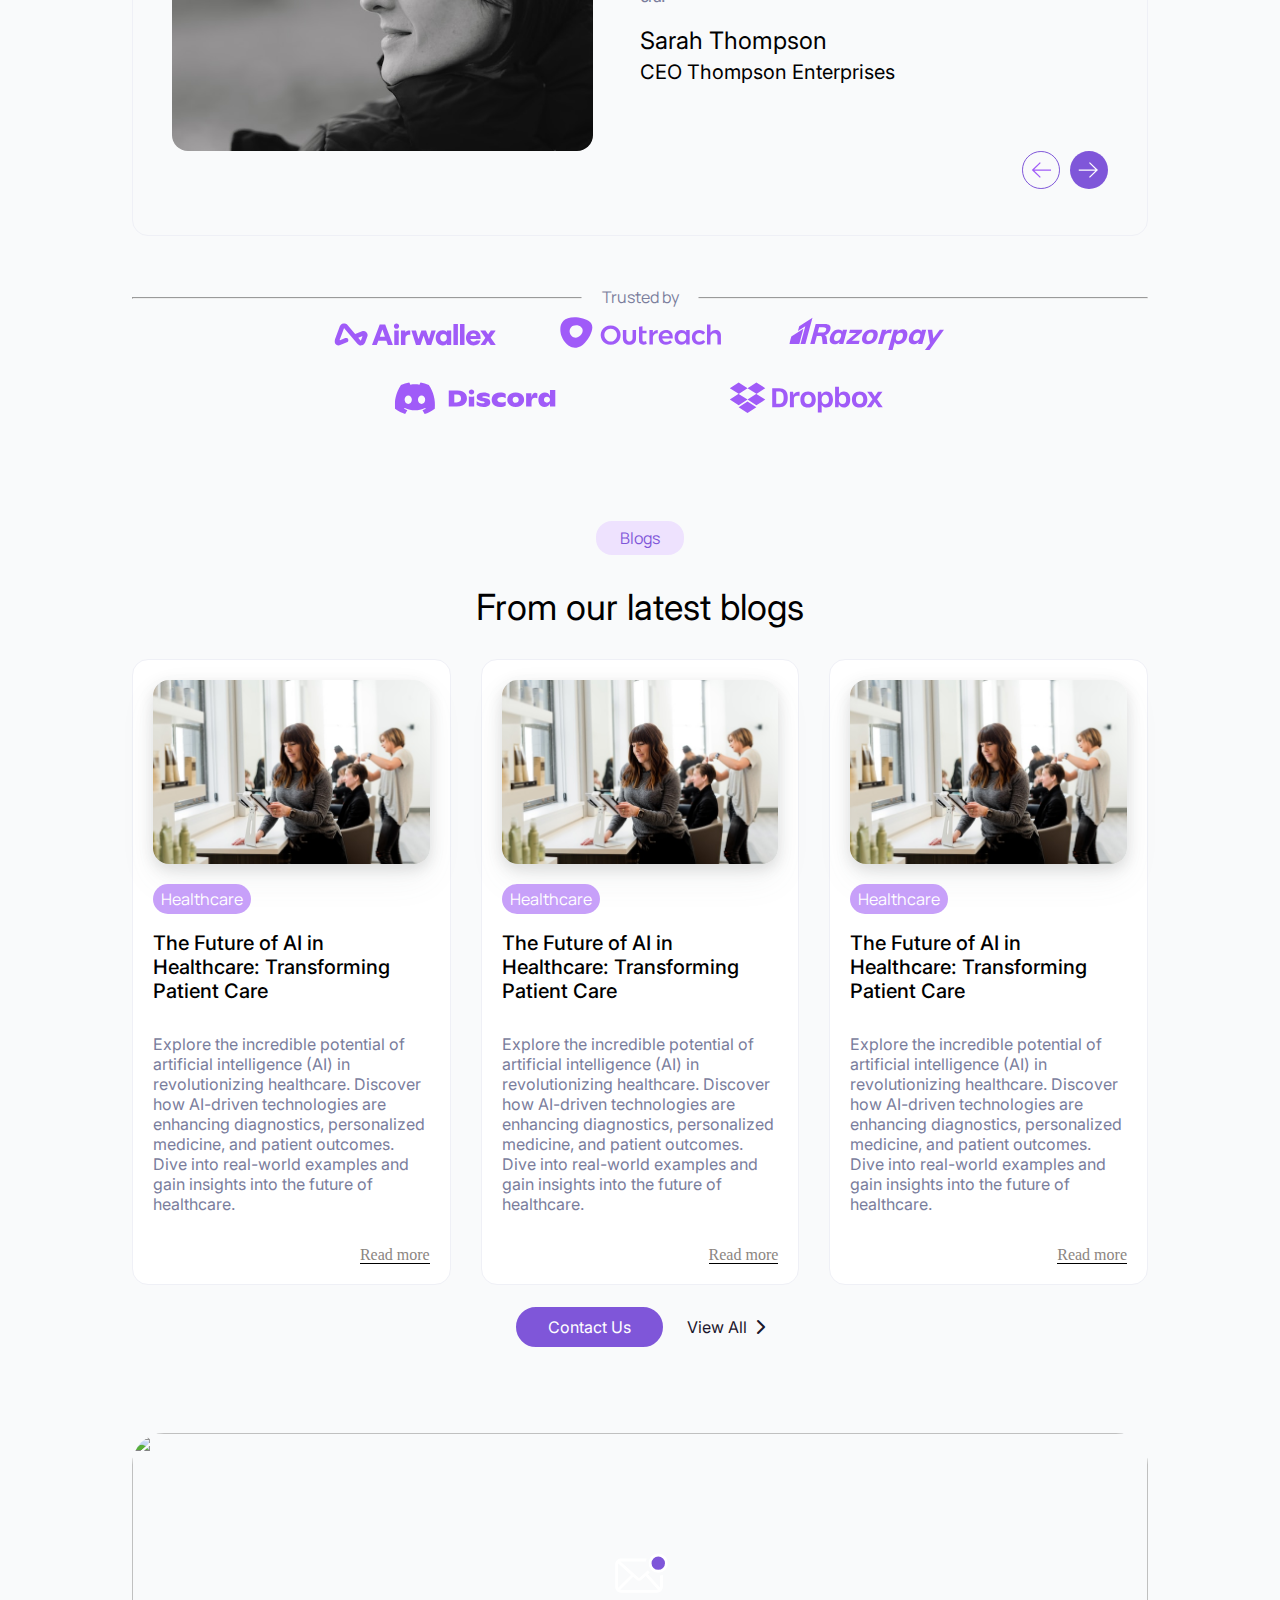
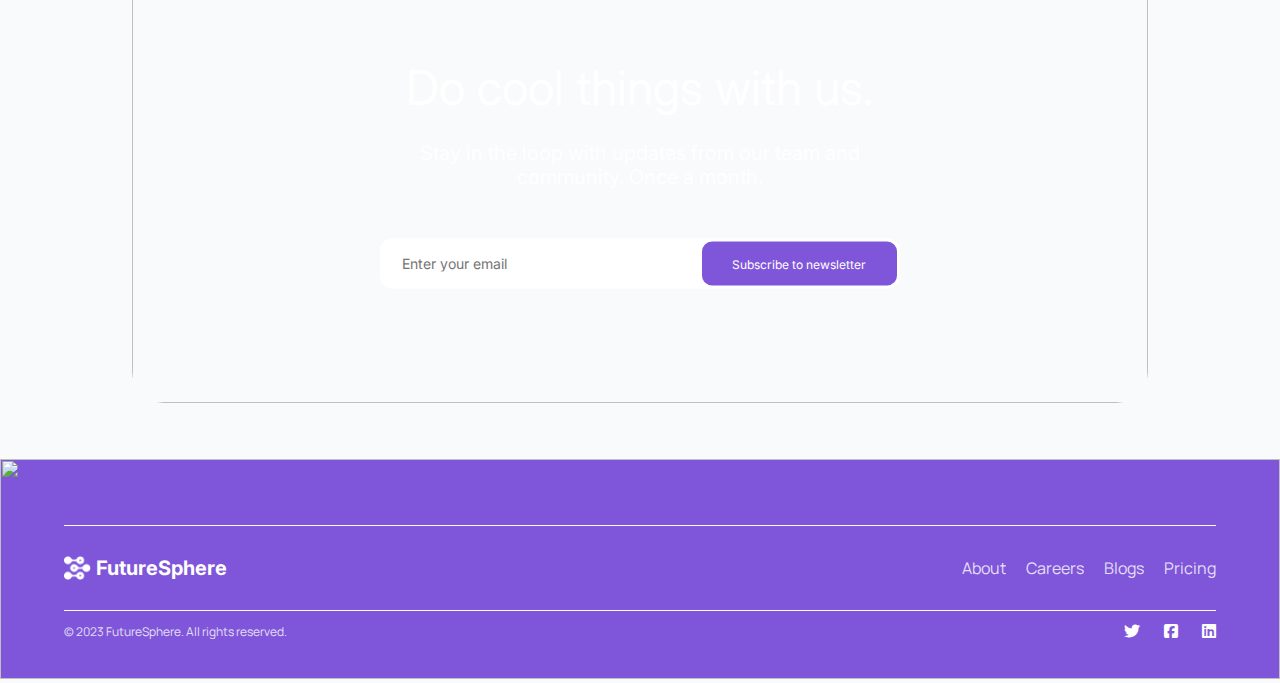
==== commit d9eb5f37: "done" ====
--- a/index.html
+++ b/index.html
@@ -13,7 +13,7 @@
     <link href="https://fonts.googleapis.com/css2?family=Inter:wght@100;200;300;400;500;600;700;800;900&family=Manrope:wght@200;300;400;500;600;700;800&family=Roboto&display=swap" rel="stylesheet"></head>
 <body>
     <div class="main">
-        <div class="head-container">
+        <div class="container head-container">
             <Header>
                 <div class="main-head">
                     <div class="first-heading">
@@ -22,18 +22,40 @@
                             <h1>FutureSphere</h1>
                         </div>
                     </div>
-                    <div class="menu-list">
-                        <ul>
-                            <li><a href="">About</a></li>
-                            <li><a href="">Careers</a></li>
-                            <li><a href="">Blogs</a></li>
-                            <li><a href="">Pricing</a></li>
-                        </ul>
-                    </div>
                     <div class="menu">
-                        <button>Contact Us</button>
-                        <img src="Images/menu-02.png" alt="">
-                    </div>
+                        <input type="checkbox" id="openSidebarMenu">
+                        <label for="openSidebarMenu" class="sidebarIconToggle">
+                            <div class="spinner top"></div>
+                            <div class="spinner middle"></div>
+                            <div class="spinner bottom"></div>
+                        </label>
+                        <div class="dropdown">
+                            <div class="menu-list-dropdown">
+                                <ul>
+                                    <li><a href="">About</a></li>
+                                    <li><a href="">Careers</a></li>
+                                    <li><a href="">Blogs</a></li>
+                                    <li><a href="">Pricing</a></li>
+                                </ul>
+                            </div>
+                            <div class="dropdown-nav-button">
+                                <button>Contact Us</button>
+                            </div>
+                        </div>  
+                    </div>
+                    <nav class="navbarmenu">
+                        <div class="menu-list">
+                            <ul>
+                                <li><a href="">About</a></li>
+                                <li><a href="">Careers</a></li>
+                                <li><a href="">Blogs</a></li>
+                                <li><a href="">Pricing</a></li>
+                            </ul>
+                        </div>
+                        <div class="nav-button">
+                            <button>Contact Us</button>
+                        </div>
+                    </nav>
                 </div>
             </Header>
             <div class="main-heading">
@@ -74,7 +96,7 @@
                 </div>
             </div>
         </div>
-        <div class="feat-container">
+        <div class="container feat-container">
             <div class="feature">
                 <button class="feat">Features</button>
                 <h1>Discover the Tools that Drive Success</h1>
@@ -102,7 +124,7 @@
                 <a href="#"><p>View All</p> <i class="fa-solid fa-chevron-right"></i></a>
             </div>
         </div>
-        <div class="mission-container">
+        <div class="container mission-container">
             <div class="mission">
                 <button class="statement">Our Mission Statement</button>
                 <div class="image">
@@ -116,7 +138,7 @@
                 </div>
             </div>
         </div>
-        <div class="client-container">
+        <div class="container client-container">
             <div class="client">
                 <button>Our Clients</button>
                 <h1>Trusted by Industry Leaders</h1>
@@ -130,7 +152,7 @@
                 <img src="Images/loom.png" alt="" class="loom">
             </div>
         </div>
-        <div class="testimonial-container">
+        <div class="container testimonial-container">
             <div class="testimonial-section">
                 <button>Testimonials</button>
                 <h1>1M+ Global Customers</h1>
@@ -165,7 +187,7 @@
                 </div>
             </div>
         </div>
-        <div class="blogs-container">
+        <div class="container blogs-container">
             <div class="blogs-wrapper">
                 <button>Blogs</button>
                 <h1>From our latest blogs</h1>
@@ -206,7 +228,7 @@
             <button>Contact Us</button>
             <a href="#"><p>View All</p> <i class="fa-solid fa-chevron-right"></i></a>
         </div>
-        <div class="subscribe-container">
+        <div class="container subscribe-container">
             <div class="subscribe">
                 <img src="Images/Subscribe.svg" alt="">
                 <div class="sub-container">
@@ -223,7 +245,7 @@
             </div>
         </div>  
     </div>
-    <div class="footer-container">
+    <div class="container footer-container">
         <footer>
             <img src="Images/Footer-design.svg" alt="">
             <div class="footer">
--- a/Stylesheet/hompage.css
+++ b/Stylesheet/hompage.css
@@ -24,13 +24,14 @@
 }
 .main{
     padding: 1rem 0rem;
-    max-width: 1920px;
+    max-width: 1280px;
     width: 80%;
     margin-inline: auto;
 }
-.head-container, .feat-container, .mission-container, .client-container, .testimonial-container, .blogs-container, .subscribe-container{
-    max-width: 1018px;
+.container{
+    max-width: 1016px;
     margin-inline: auto;
+    width: 100%;
 }
 .footer-container{
     width: 100%;
@@ -57,25 +58,7 @@
     height: 14px;
     object-fit: cover;
 }
-.menu-list{
-    align-self: center;
-    display: none;
-}
-.menu-list ul{
-    padding: 0rem;
-    margin: 0rem;
-}
-.menu-list a{
-    text-decoration: none;
-    color: var(--white-color);
-}
-.menu-list li{
-    font-size: 1rem;
-    list-style-type: none;
-    display: inline;
-}
 .heading{
-    flex-grow: 1;
     color: var(--white-color);
     font-weight: 700;
     height: fit-content;
@@ -86,25 +69,133 @@
     margin: 0rem;
     font-size: 0.669rem;
 }
-.menu{
-    width: fit-content;
-    height: fit-content;   
-}
-.menu>img{
-    margin-top: auto;
-    margin-bottom: auto;
-}
-.menu>button{
+nav{
+    width: 60%;
+    display: none;
+    justify-content: space-between;
+}
+.menu-list{
+    height: fit-content;
+    flex-grow: 1;
+    align-self: center;
+}
+.menu-list ul{
+    display: flex;
+    gap: 1rem;
+    padding: 0rem;
+    margin: 0rem;
+}
+.menu-list a{
+    text-decoration: none;
+    color: var(--white-color);
+}
+.menu-list li{
+    font-size: 1rem;
+    list-style-type: none;
+}
+.nav-button>button{
     text-align: center;
     border-radius: 1.25rem;
-    padding: 0.5rem 1.875rem;
+    padding: 0.5rem 0.8rem;
     margin: 0rem;
     font-size: 1rem;
     font-weight: 400;
     color: var(--white-color);
     background-color: var(--purple-color);
     border: 2px solid var(--purple-color);
+    display: block;
+}
+.menu{   
+    width: 24px;   
+}
+.spinner{
+    transition: all 0.3s;
+}
+.top{
+    margin-top: 2px;
+}
+.middle{
+    margin: 5px 0px;
+}
+#openSidebarMenu{
     display: none;
+}
+.top, .bottom{
+    width: 100%;
+    border: 1px solid var(--purple-color);
+}
+.middle{
+    width: 70%;
+    border: 1px solid var(--purple-color);
+}
+header{
+    position: relative;
+}
+.dropdown{
+    background-color: var(--dark-color);
+    border-radius: 10px;
+    position: absolute;
+    top: 90%;
+    left: 0%;
+    width: 100%;
+    height: 100vh;
+    text-align: center;
+    display: none;
+    flex-direction: column;
+    gap: 30px;
+    transition: all 0.3s ease-in;  
+}
+.dropdown-nav-button>button{
+    border-radius: 1.25rem;
+    border: 2px solid var(--purple-color);
+    padding: 0.3125rem 1.875rem;
+    font-size: 0.75rem;
+    width: fit-content;
+    color: var(--white-color);
+    background-color: var(--purple-color);
+    margin-left: 0.9375rem;
+}
+.menu-list-dropdown{
+    width: 90%;
+    margin-inline: auto;
+}
+.dropdown-nav-button{
+    width: fit-content;
+    margin-inline: auto; 
+}
+.menu-list-dropdown>ul{
+    display: flex;
+    flex-direction: column;
+    gap: 30px;
+    list-style-type: none;
+    padding: 0rem;
+    flex-grow: 1;
+}
+.menu-list-dropdown li{
+    border-bottom: 1px solid var(--white-color);
+    display: block;
+}
+.menu-list-dropdown a{
+    text-transform: uppercase;
+    text-decoration: none;
+    color: var(--white-color);
+    display: block;
+    padding: 20px;
+}
+#openSidebarMenu:checked ~ .sidebarIconToggle>.top{
+    rotate: 45deg;
+    margin-top: 8px;
+}
+#openSidebarMenu:checked ~ .sidebarIconToggle>.bottom{
+    rotate: -45deg;
+    margin-top: -14px;
+    margin-bottom: 8px;
+}
+#openSidebarMenu:checked ~ .sidebarIconToggle>.middle{
+    opacity: 0%;
+}
+#openSidebarMenu:checked ~ .dropdown{
+    display: flex;
 }
 .main-heading>h2{
     font-size: 2rem;
@@ -757,14 +848,7 @@
 @media (min-width:532px){
     .main-head{
         padding: 0.75rem 1.25rem;
-    }
-    .menu-list{
-        display: inline;
-        height: fit-content;
-    }
-    .menu-list>ul{
-        display: flex;
-        gap: 1rem;
+        justify-content: space-between;
     }
     .first-heading>img{
         height: 20px;
@@ -812,7 +896,7 @@
     .content-wrapper{
         display: grid;
         grid-template-columns: repeat(2, 1fr);
-        padding: 1.93rem 2.06rem;
+        padding: 1.93rem 0rem;
         margin-bottom: 1.875rem;
     }
     .interface{
@@ -827,6 +911,7 @@
     }
     .innovation, .connectivity{
         border-bottom: none;
+        padding: 5px;
     }
     .view{
         display: flex;
@@ -958,6 +1043,9 @@
     }
 }
 @media (min-width:768px){
+    nav{
+        display: flex;
+    }
     .heading>h1{
         font-size: 1.25rem;
     }
@@ -965,11 +1053,13 @@
         height: 1.5rem;
         width: 1.75rem;
     }
-    .menu>button{
+    .sidebarmenu{
+        display: none;
+    }
+    .nav-button>button{
         display: block;
-        margin-top: 0.2rem;
-    }
-    .menu>img{
+    }
+    .menu{
         display: none;
     }
     .main-heading>h2{
@@ -1001,6 +1091,12 @@
     }
     .feature>h1{
         font-size: 2.25rem;
+    }
+    .content-wrapper{
+        padding: 47px 30px;
+    }
+    .innovation, .connectivity, .interface{
+        padding: 20px;
     }
     .mission{
         margin-bottom: 5rem;
@@ -1064,6 +1160,9 @@
     .heading.h1{
         font-size: 1.25rem;
     }
+    .nav-button>button{
+        padding: 0.5rem 1.875rem;
+    }
     .main-heading>h2{
         font-size: 4.5rem;
         margin-top: 4rem;
@@ -1106,10 +1205,12 @@
         width: 2.125rem;
         height: 2.125rem;
     }
+    .content-wrapper{
+        padding: 47px 65px;
+    }
     .interface{
         display: block;
         margin-top: 0rem;
-        padding-top: 1.25rem;
         border-left: 1px solid var(--border-color);
     }
     .mission{
